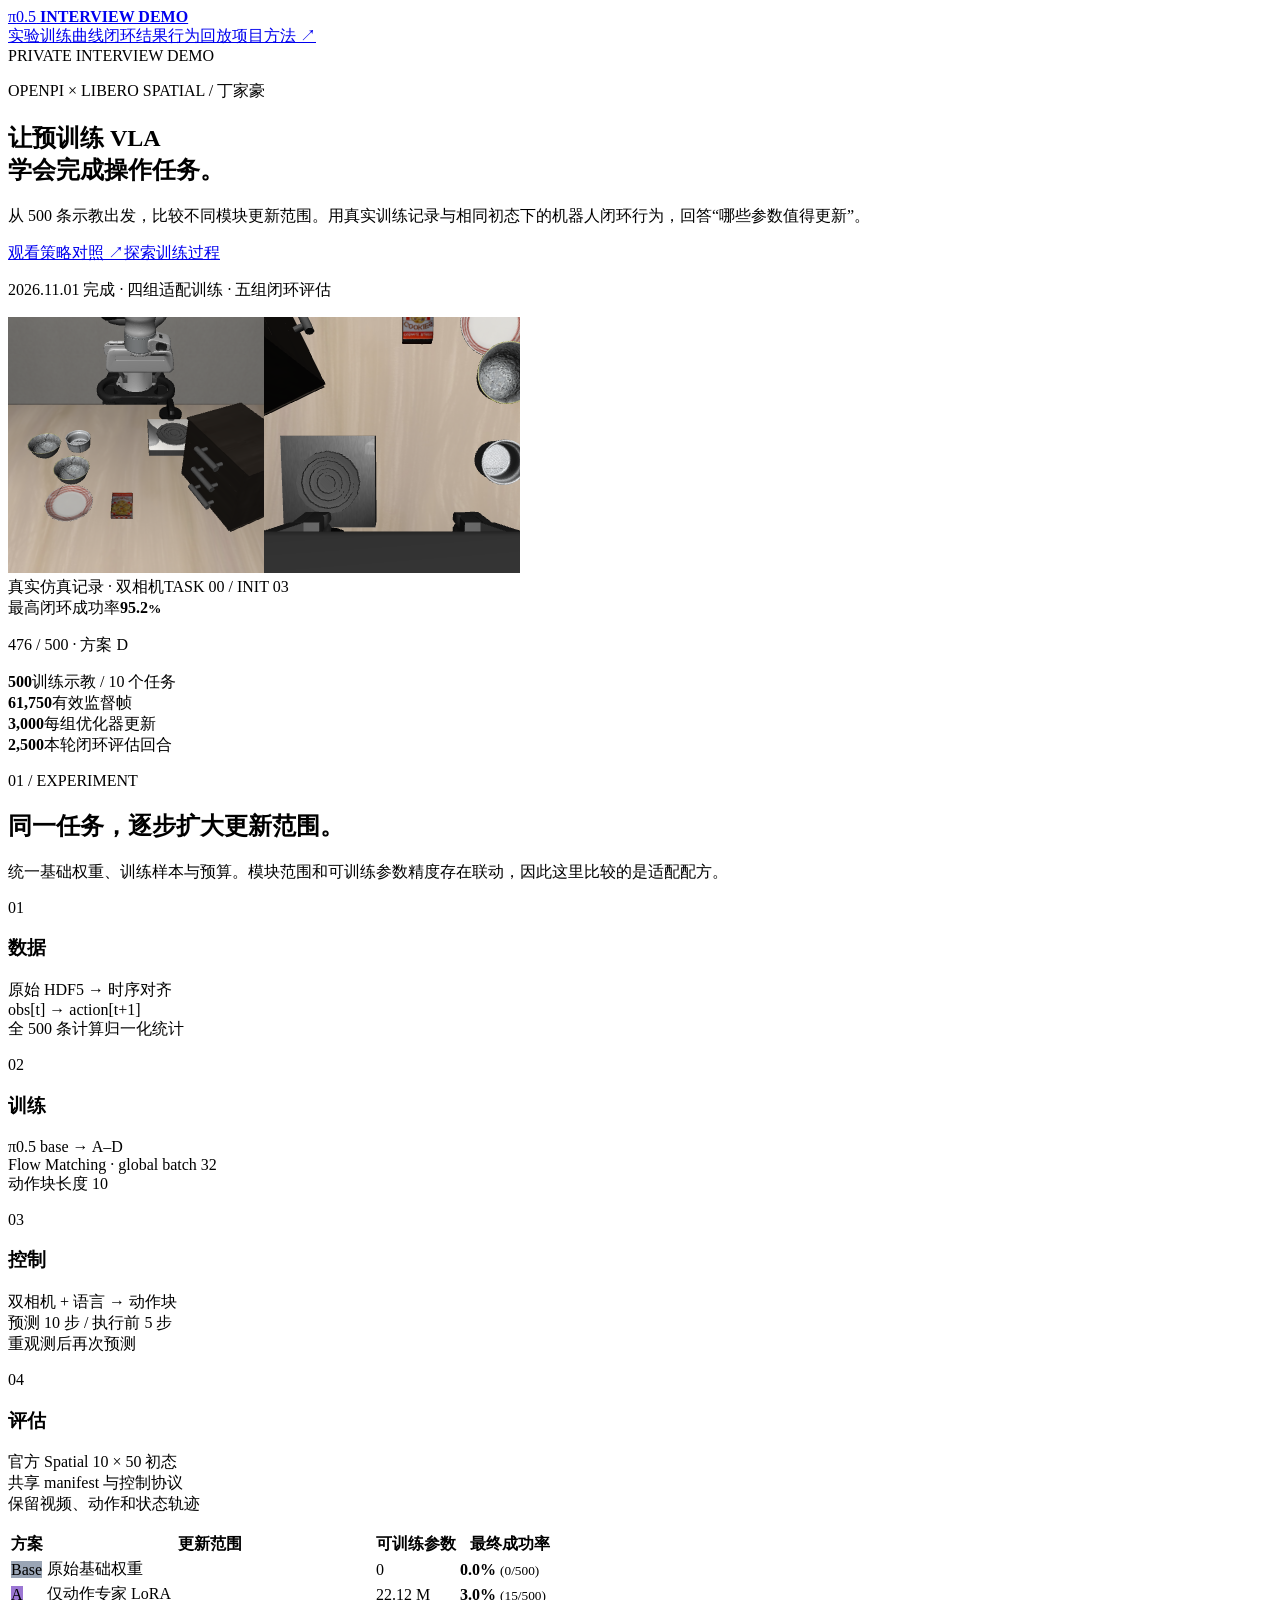
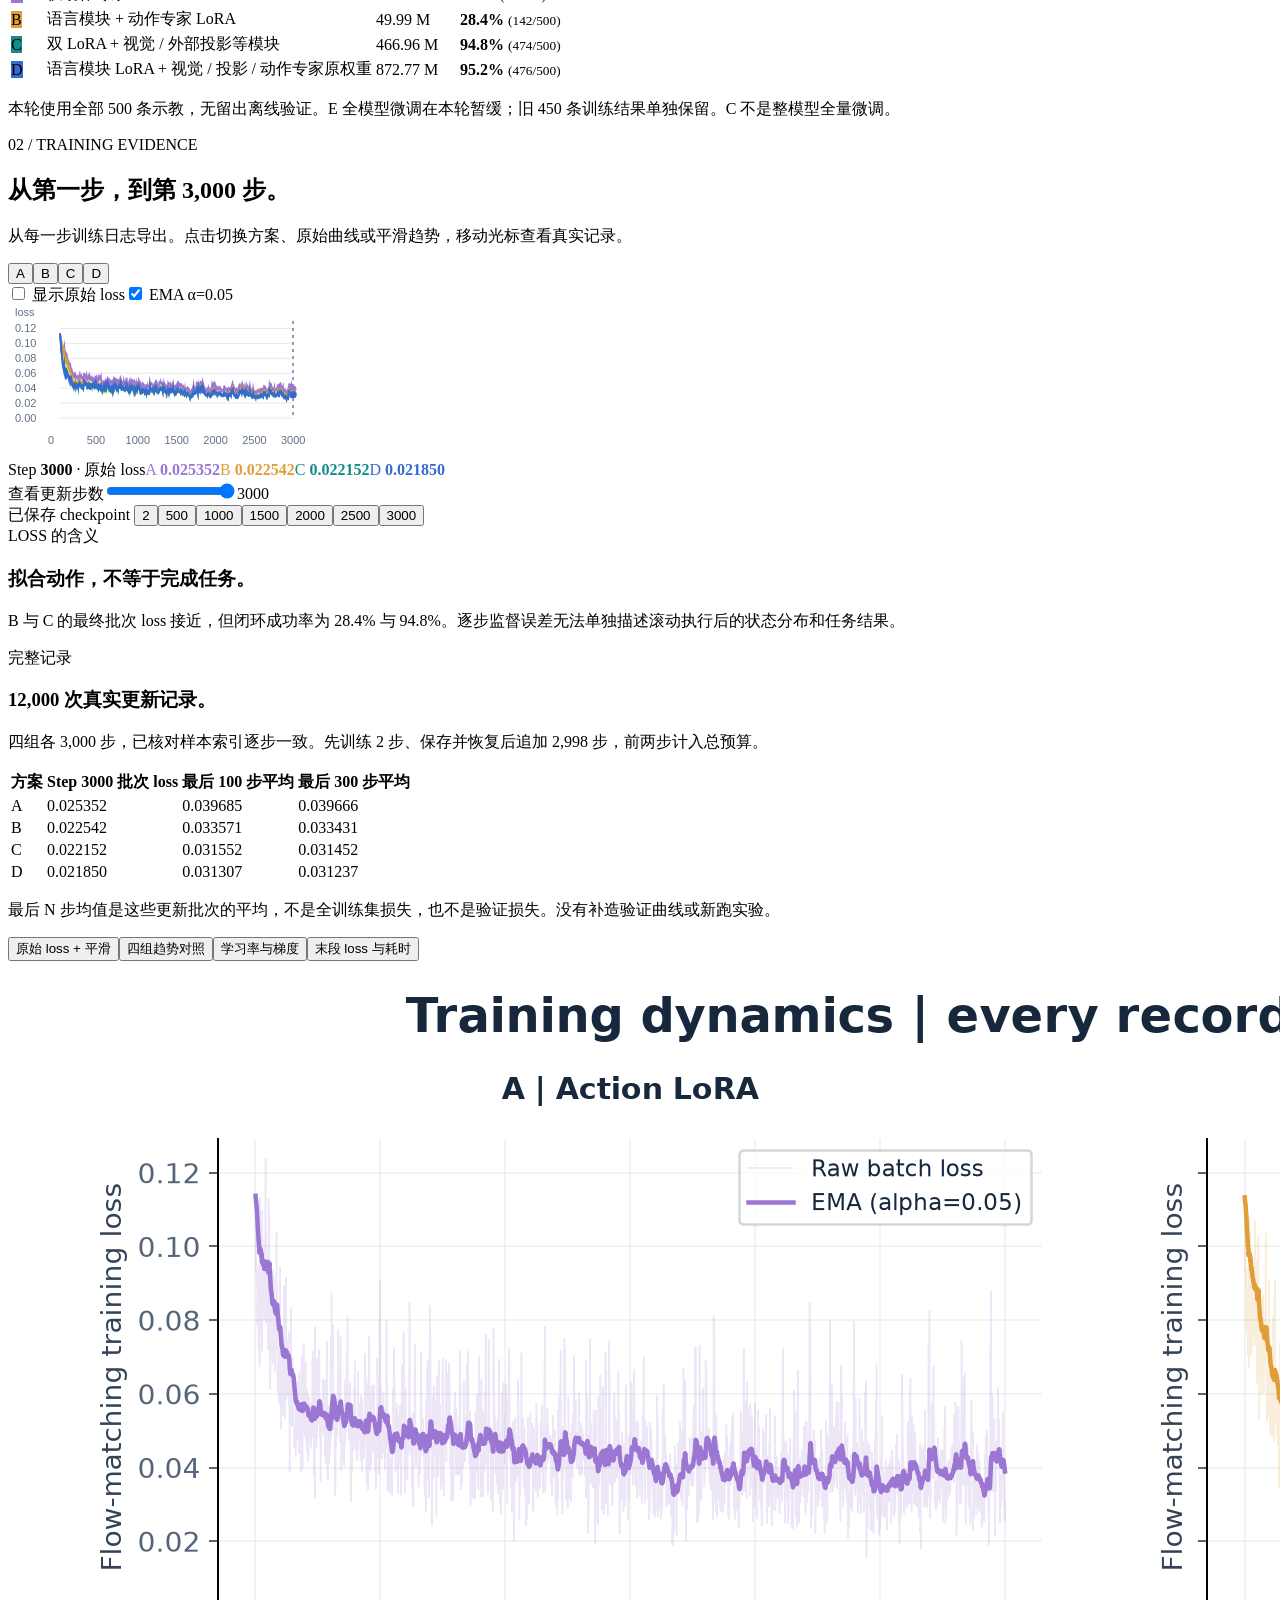
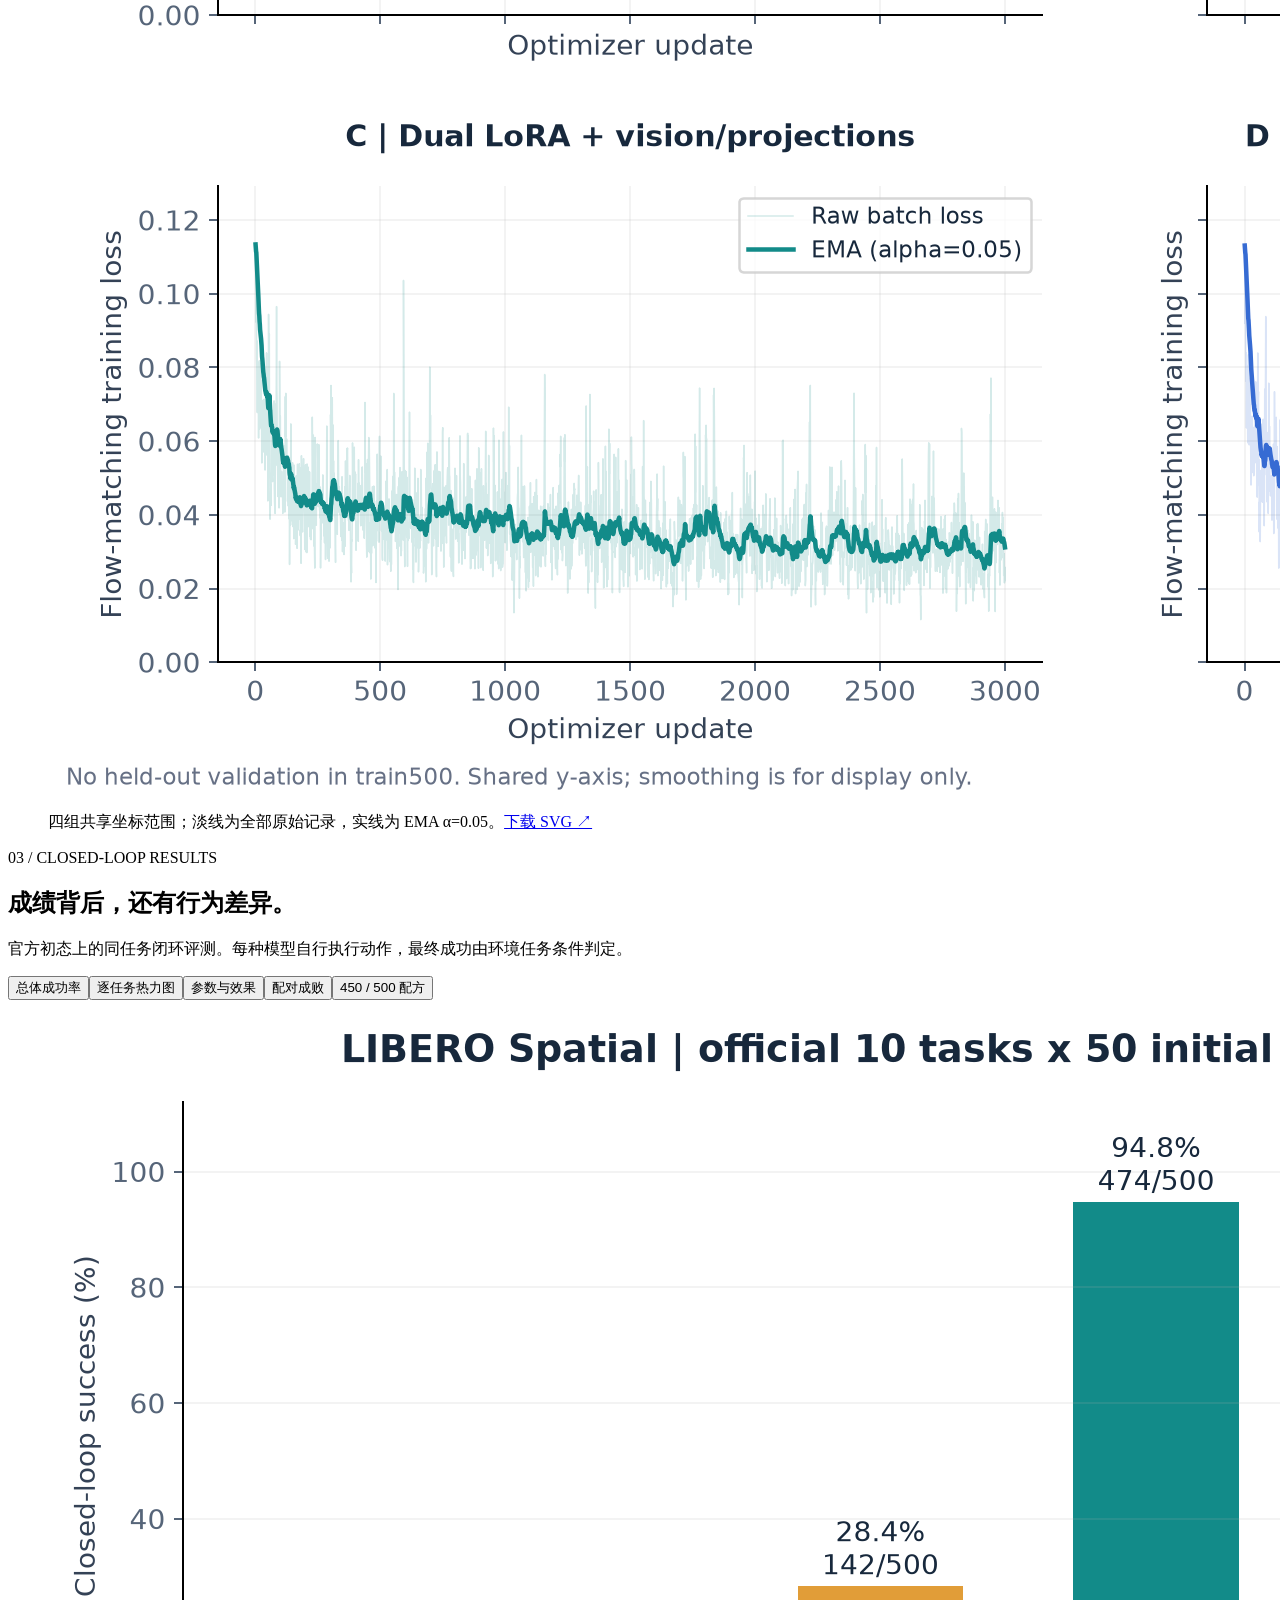
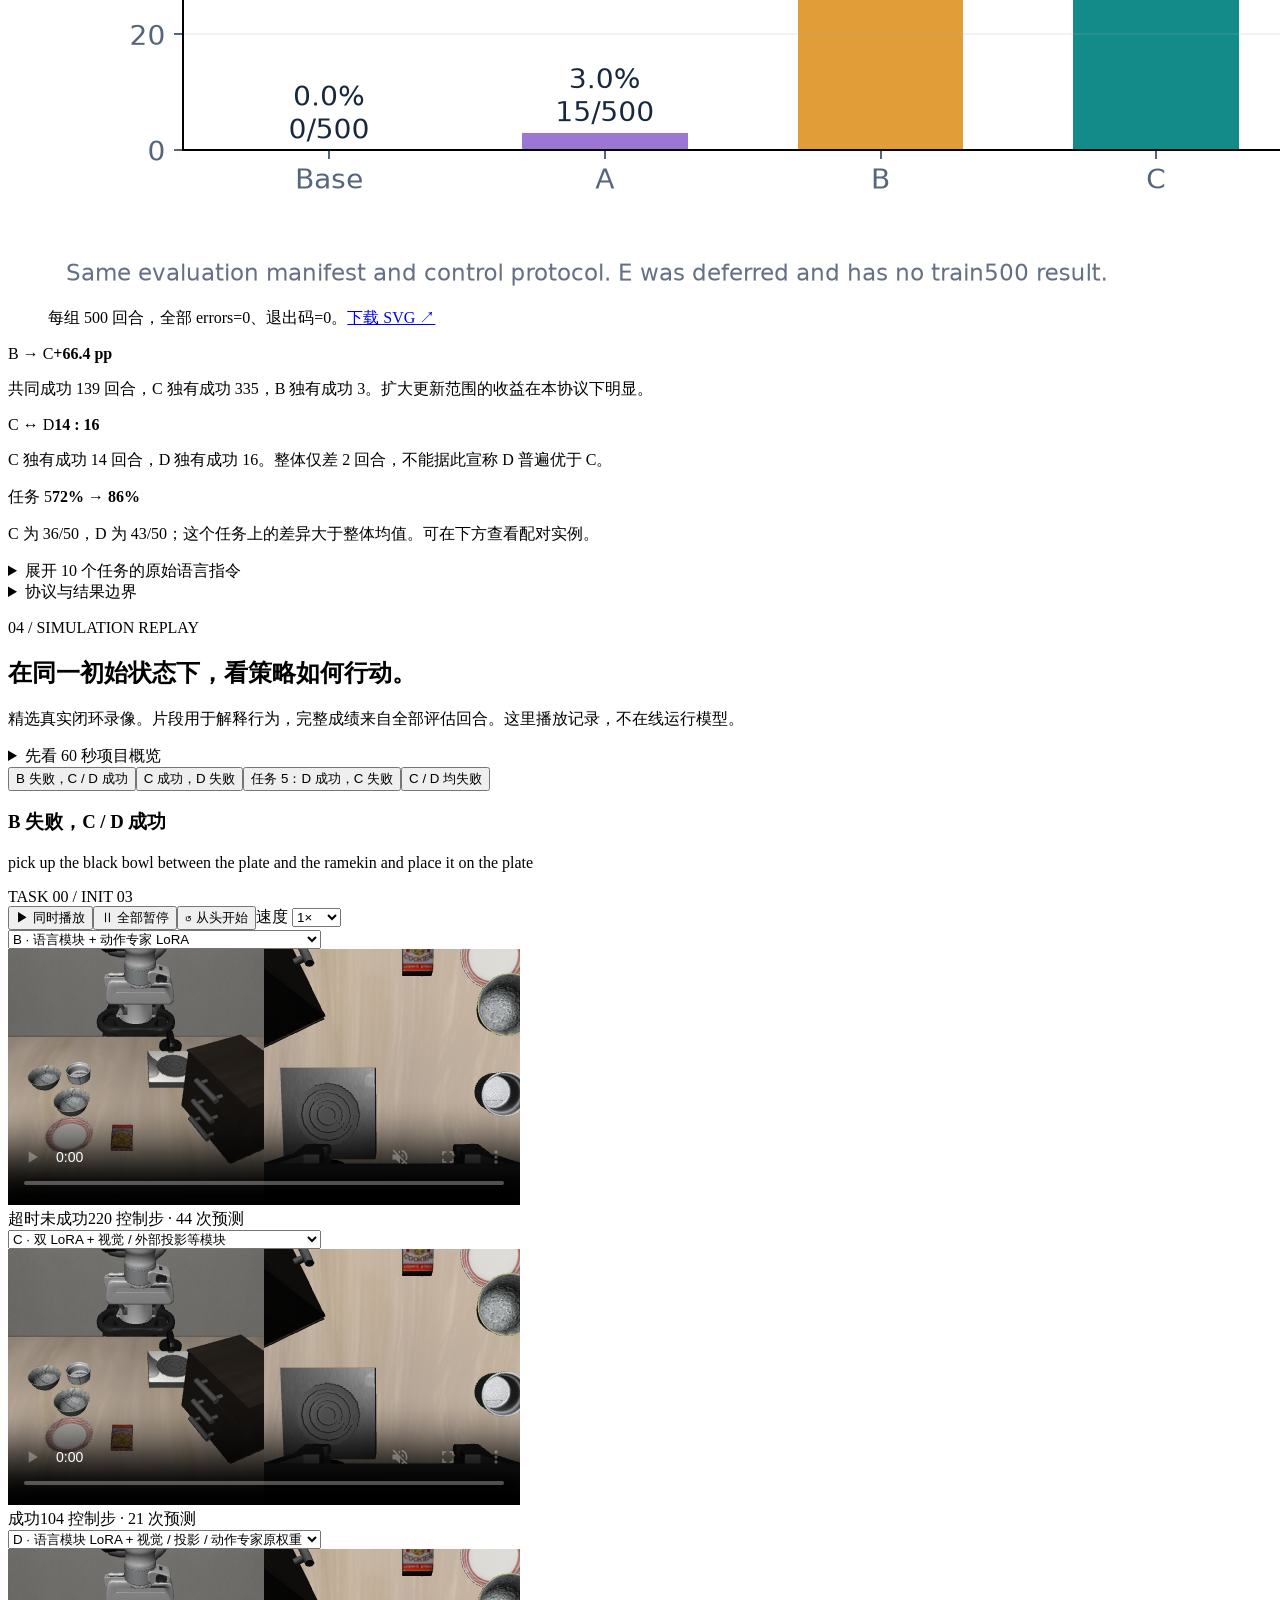
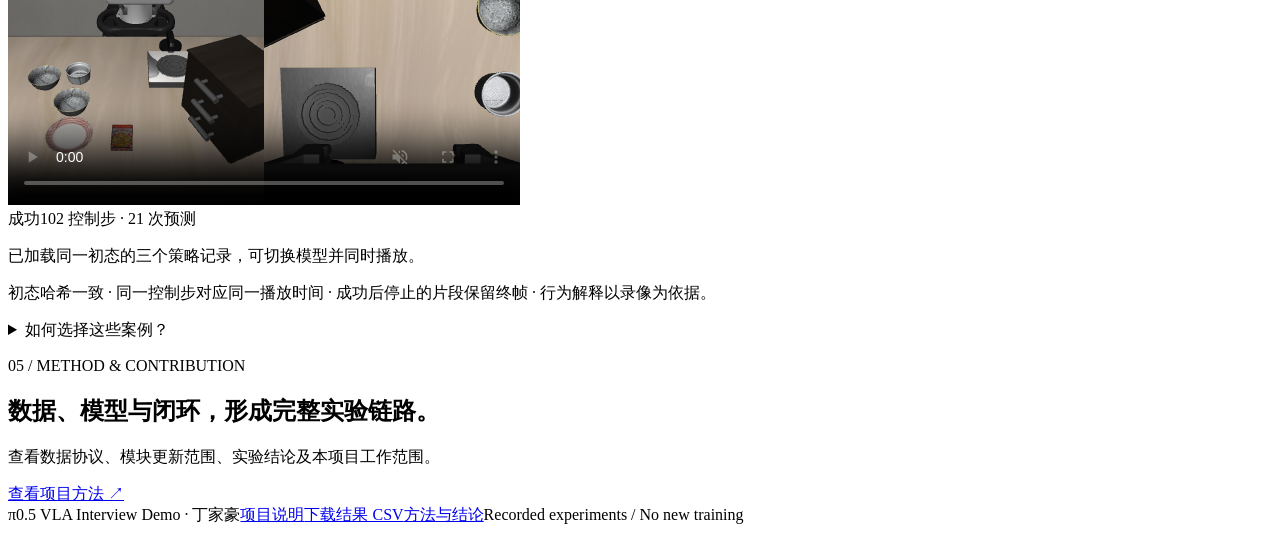
==== index.html @ e7ffc9b1 "Create private interviewer demo with real training curves and paired rollouts" ====
<!doctype html>
<html lang="zh-CN"><head><meta charset="utf-8"><meta name="viewport" content="width=device-width, initial-scale=1">
<title>π0.5 · VLA Interview Demo</title><link rel="stylesheet" href="style.css"></head>
<body>
<header class="nav"><a class="brand" href="#">π<span>0.5</span> <b>INTERVIEW DEMO</b></a><nav><a href="#experiment">实验</a><a href="#training">训练曲线</a><a href="#results">闭环结果</a><a href="#replay">行为回放</a><a href="methods.html">项目方法 ↗</a></nav><span class="private">PRIVATE INTERVIEW DEMO</span></header>
<main>
<section class="hero"><div><p class="eyebrow">OPENPI × LIBERO SPATIAL / 丁家豪</p><h1>让预训练 VLA<br>学会完成<span>操作任务。</span></h1><p class="lead">从 500 条示教出发，比较不同模块更新范围。用真实训练记录与相同初态下的机器人闭环行为，回答“哪些参数值得更新”。</p><div class="actions"><a class="button" href="#replay">观看策略对照 <span>↗</span></a><a class="button secondary" href="#training">探索训练过程</a></div><p class="meta">2026.11.01 完成 · 四组适配训练 · 五组闭环评估</p></div><div class="hero-image"><img src="media/adaptation/C-start.png" alt="LIBERO 仿真外部相机与腕部相机起始画面"><div class="image-caption"><span>真实仿真记录 · 双相机</span><span>TASK 00 / INIT 03</span></div><div class="hero-insight"><span>最高闭环成功率</span><strong>95.2<small>%</small></strong><p>476 / 500 · 方案 D</p></div></div></section>
<section class="metrics"><div><strong>500</strong><span>训练示教 / 10 个任务</span></div><div><strong>61,750</strong><span>有效监督帧</span></div><div><strong>3,000</strong><span>每组优化器更新</span></div><div><strong>2,500</strong><span>本轮闭环评估回合</span></div></section>
<section id="experiment"><div class="section-head"><div><p class="eyebrow">01 / EXPERIMENT</p><h2>同一任务，逐步扩大更新范围。</h2></div><p>统一基础权重、训练样本与预算。模块范围和可训练参数精度存在联动，因此这里比较的是适配配方。</p></div>
<div class="flow"><article><span>01</span><h3>数据</h3><p>原始 HDF5 → 时序对齐<br>obs[t] → action[t+1]<br>全 500 条计算归一化统计</p></article><article><span>02</span><h3>训练</h3><p>π0.5 base → A–D<br>Flow Matching · global batch 32<br>动作块长度 10</p></article><article><span>03</span><h3>控制</h3><p>双相机 + 语言 → 动作块<br>预测 10 步 / 执行前 5 步<br>重观测后再次预测</p></article><article><span>04</span><h3>评估</h3><p>官方 Spatial 10 × 50 初态<br>共享 manifest 与控制协议<br>保留视频、动作和状态轨迹</p></article></div>
<div class="table-wrap"><table><thead><tr><th>方案</th><th>更新范围</th><th>可训练参数</th><th>最终成功率</th></tr></thead><tbody id="scope-table"></tbody></table></div>
<p class="note">本轮使用全部 500 条示教，无留出离线验证。E 全模型微调在本轮暂缓；旧 450 条训练结果单独保留。C 不是整模型全量微调。</p></section>
<section id="training"><div class="section-head"><div><p class="eyebrow">02 / TRAINING EVIDENCE</p><h2>从第一步，到第 3,000 步。</h2></div><p>从每一步训练日志导出。点击切换方案、原始曲线或平滑趋势，移动光标查看真实记录。</p></div>
<div class="chart-card"><div class="toolbar"><div class="toggles" id="group-toggles"></div><label><input id="raw-toggle" type="checkbox"> 显示原始 loss</label><label><input id="ema-toggle" type="checkbox" checked> EMA α=0.05</label></div><div class="canvas-wrap"><canvas id="loss-chart" aria-label="A 到 D 训练损失交互曲线"></canvas></div><div class="chart-readout" id="chart-readout"></div><div class="slider-row"><label for="step-slider">查看更新步数</label><input id="step-slider" type="range" min="1" max="3000" value="3000"><output id="step-output">3000</output></div><div class="checkpoint-row">已保存 checkpoint <span id="checkpoint-buttons"></span></div></div>
<div class="insight-grid"><article><span class="tag">LOSS 的含义</span><h3>拟合动作，不等于完成任务。</h3><p>B 与 C 的最终批次 loss 接近，但闭环成功率为 28.4% 与 94.8%。逐步监督误差无法单独描述滚动执行后的状态分布和任务结果。</p></article><article><span class="tag">完整记录</span><h3>12,000 次真实更新记录。</h3><p>四组各 3,000 步，已核对样本索引逐步一致。先训练 2 步、保存并恢复后追加 2,998 步，前两步计入总预算。</p></article></div>
<div class="table-wrap"><table><thead><tr><th>方案</th><th>Step 3000 批次 loss</th><th>最后 100 步平均</th><th>最后 300 步平均</th></tr></thead><tbody id="loss-table"></tbody></table></div>
<p class="note">最后 N 步均值是这些更新批次的平均，不是全训练集损失，也不是验证损失。没有补造验证曲线或新跑实验。</p>
<div class="figure-browser"><div class="figure-tabs" id="training-tabs"></div><figure><img id="training-figure" alt="训练过程统计图"><figcaption><span id="training-caption"></span><a id="training-download" download>下载 SVG ↗</a></figcaption></figure></div></section>
<section id="results"><div class="section-head"><div><p class="eyebrow">03 / CLOSED-LOOP RESULTS</p><h2>成绩背后，还有行为差异。</h2></div><p>官方初态上的同任务闭环评测。每种模型自行执行动作，最终成功由环境任务条件判定。</p></div>
<div class="figure-browser"><div class="figure-tabs" id="result-tabs"></div><figure><img id="result-figure" alt="闭环评估结果统计图"><figcaption><span id="result-caption"></span><a id="result-download" download>下载 SVG ↗</a></figcaption></figure></div>
<div class="insight-grid three"><article><span class="tag">B → C</span><strong>+66.4 pp</strong><p>共同成功 139 回合，C 独有成功 335，B 独有成功 3。扩大更新范围的收益在本协议下明显。</p></article><article><span class="tag">C ↔ D</span><strong>14 : 16</strong><p>C 独有成功 14 回合，D 独有成功 16。整体仅差 2 回合，不能据此宣称 D 普遍优于 C。</p></article><article><span class="tag">任务 5</span><strong>72% → 86%</strong><p>C 为 36/50，D 为 43/50；这个任务上的差异大于整体均值。可在下方查看配对实例。</p></article></div>
<details><summary>展开 10 个任务的原始语言指令</summary><ol id="task-list" start="0"></ol></details>
<details><summary>协议与结果边界</summary><p>使用固定版本 LIBERO 官方 .pruned_init，10 个任务各 50 条。256 渲染 → 180° 旋转 → PIL 双线性 224；稳定 10 步，最多 220 个控制步，预测 10 / 执行 5 / 去噪 10。五组评估共享 manifest 和按回合配对的动作噪声。</p><p>这是相同任务集合上的评估，不代表未见任务泛化或真机表现。固定项目仿真环境，不宣称逐位复现官方发布榜单。450→500 两轮的训练数据和归一化均发生变化；旧 E 的 91.4% 不属于本轮。</p></details></section>
<section id="replay"><div class="section-head"><div><p class="eyebrow">04 / SIMULATION REPLAY</p><h2>在同一初始状态下，看策略如何行动。</h2></div><p>精选真实闭环录像。片段用于解释行为，完整成绩来自全部评估回合。这里播放记录，不在线运行模型。</p></div>
<details><summary>先看 60 秒项目概览</summary><video controls playsinline preload="metadata" style="width:100%;max-height:600px" src="overview.mp4" poster="assets/charts/success-rates.png"></video><p class="note">由已有结果图与四组配对录像剪辑而成，未运行模型；片段结束后保持终帧。<a href="overview.mp4" download>下载 MP4 ↗</a></p></details>
<div id="case-tabs" class="figure-tabs"></div><div class="case-header"><div><h3 id="case-title"></h3><p id="case-prompt"></p></div><span id="case-key" class="tag"></span></div><div class="play-controls"><button id="play-all">▶ 同时播放</button><button id="pause-all">Ⅱ 全部暂停</button><button id="restart-all">↺ 从头开始</button><label>速度 <select id="speed"><option value=".5">0.5×</option><option value="1" selected>1×</option><option value="2">2×</option></select></label></div><div id="players" class="players"></div><p id="play-status" class="note" role="status"></p><p id="case-note" class="note"></p>
<details><summary>如何选择这些案例？</summary><p>分别选择 B 失败而 C/D 成功、C 成功而 D 失败、任务 5 中 D 成功而 C 失败、C/D 均失败四类；每类按任务号与初态号排序取第一个匹配回合。可切换模型；同一案例初态哈希已核对一致。来源路径和视频哈希见 <a href="media-manifest.json">媒体清单</a>。每段视频左侧为外部相机，右侧为腕部相机。</p></details></section>
<section id="learn" class="learning-callout"><div><p class="eyebrow">05 / METHOD & CONTRIBUTION</p><h2>数据、模型与闭环，形成完整实验链路。</h2><p>查看数据协议、模块更新范围、实验结论及本项目工作范围。</p></div><a class="button" href="methods.html">查看项目方法 ↗</a></section>
<footer><span>π0.5 VLA Interview Demo · 丁家豪</span><a href="README.md">项目说明</a><a href="results/summary.csv" download>下载结果 CSV</a><a href="methods.html">方法与结论</a><span>Recorded experiments / No new training</span></footer>
</main><script src="assets/data.js"></script><script src="app.js"></script></body></html>
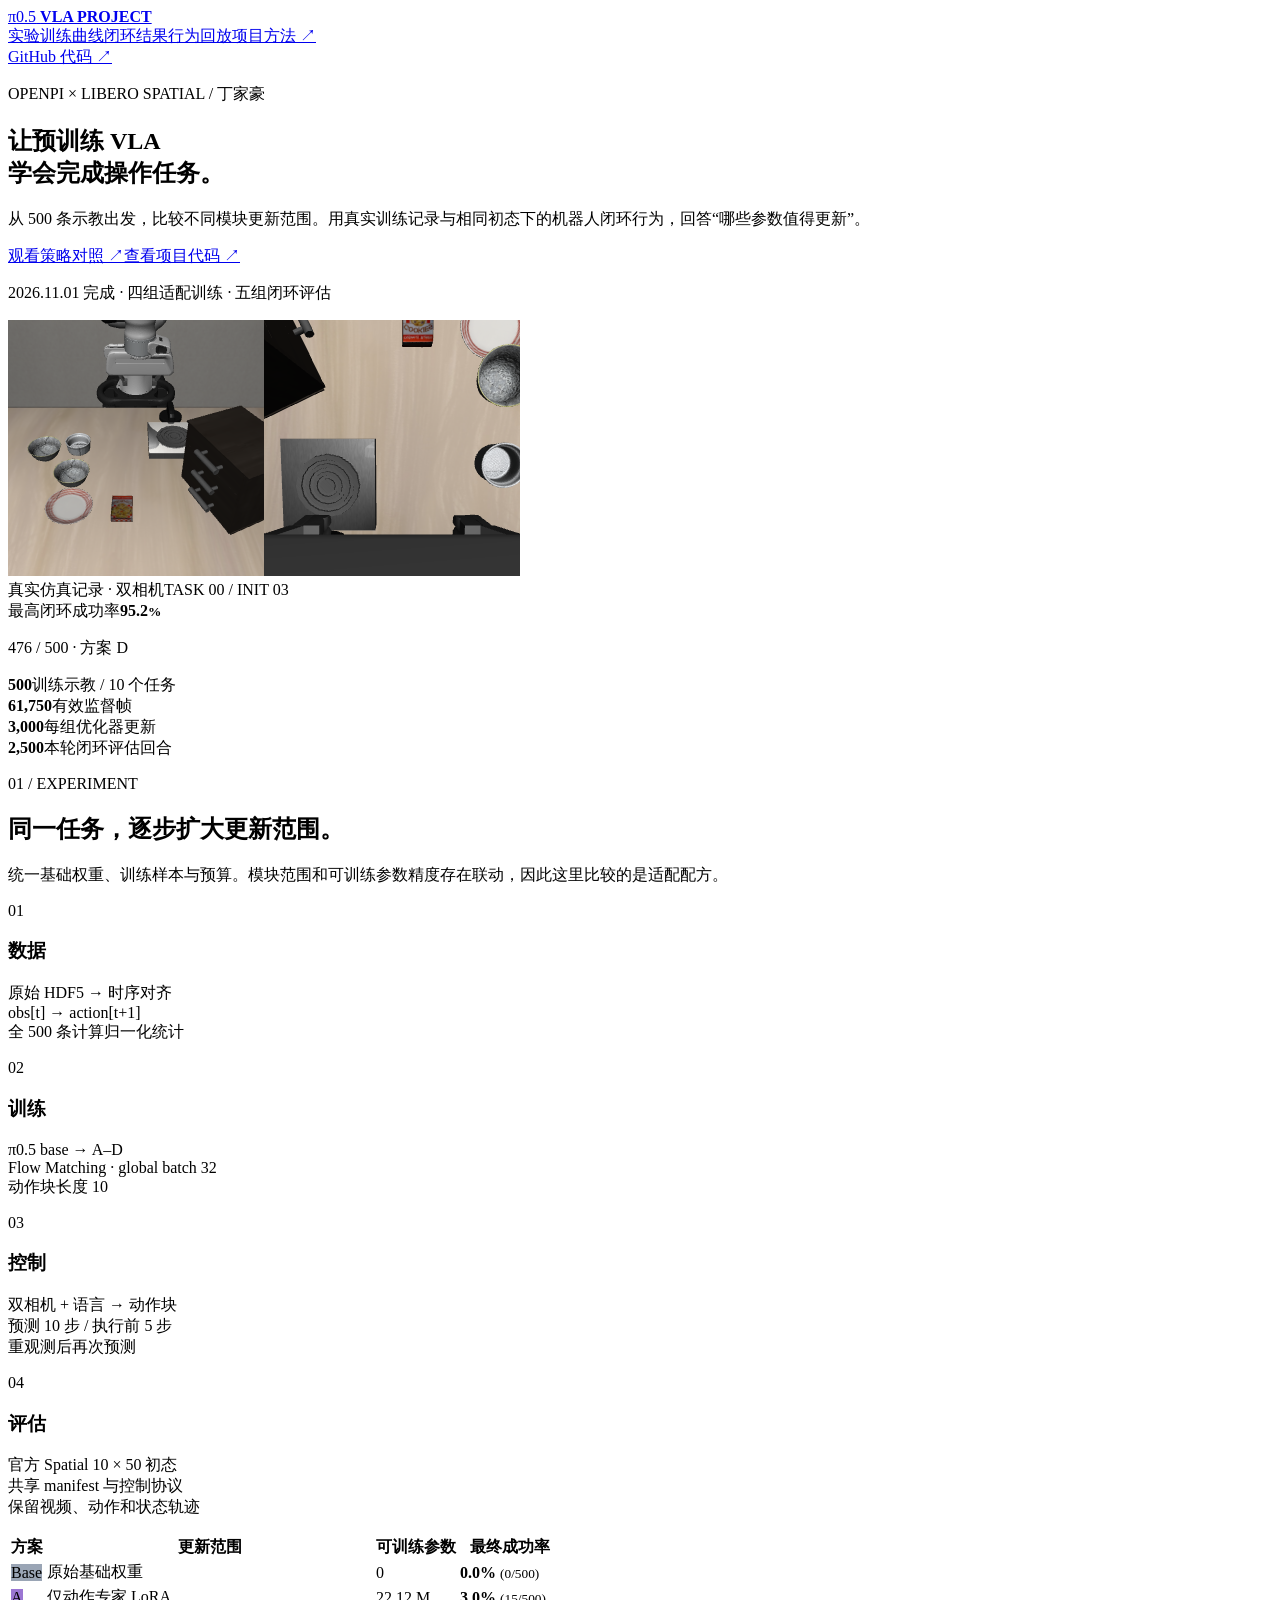
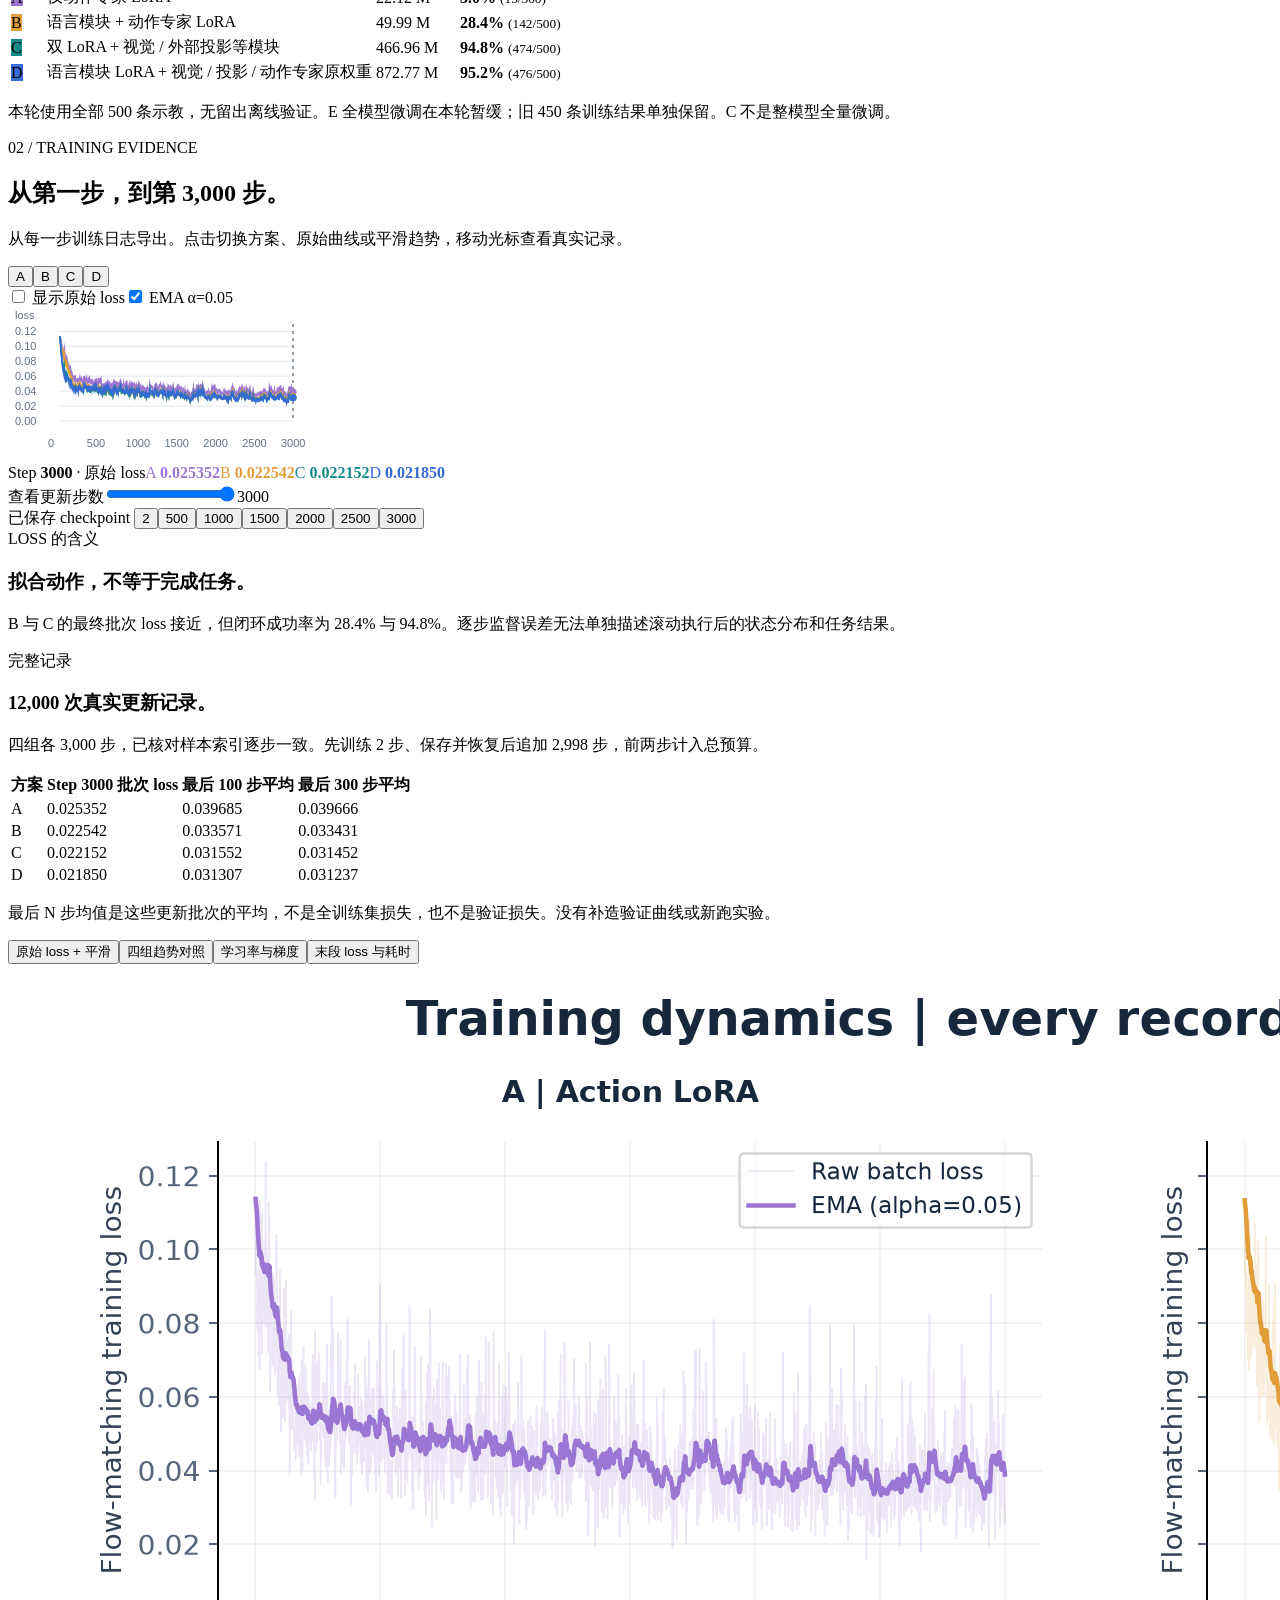
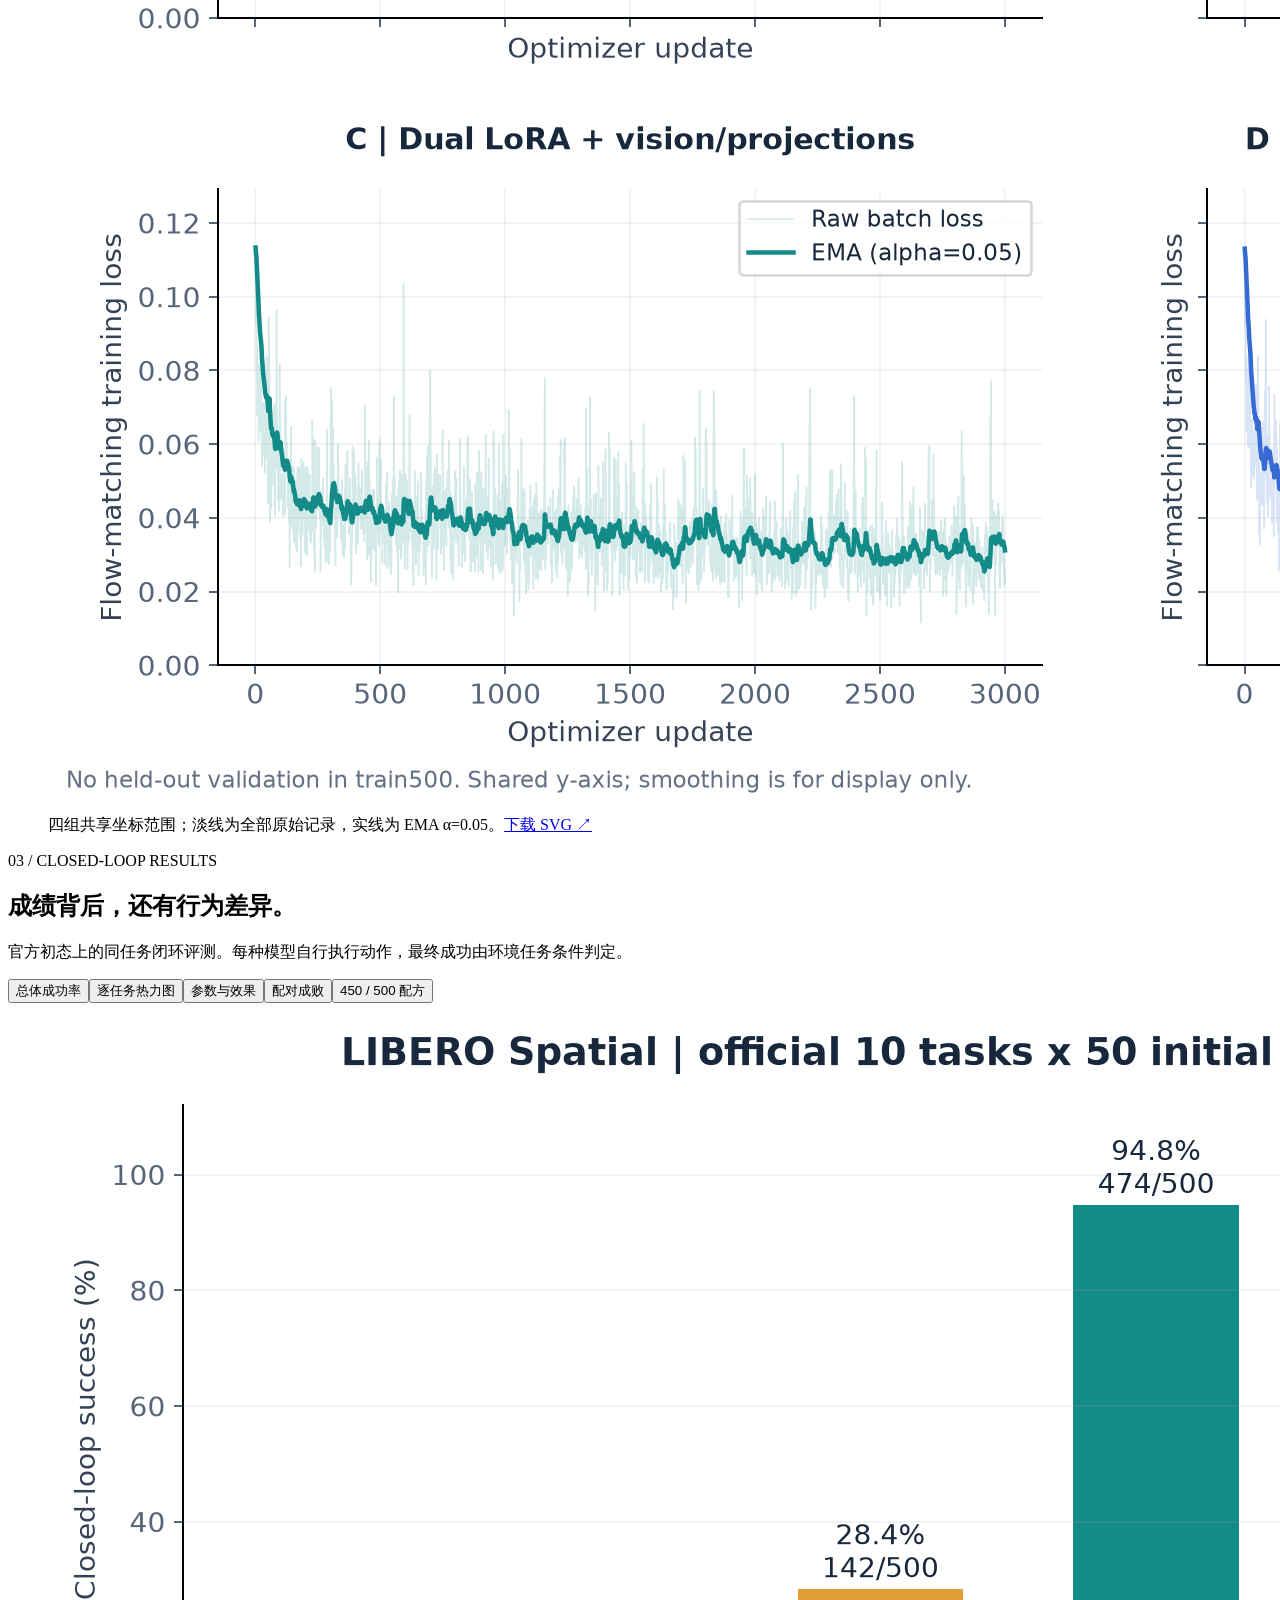
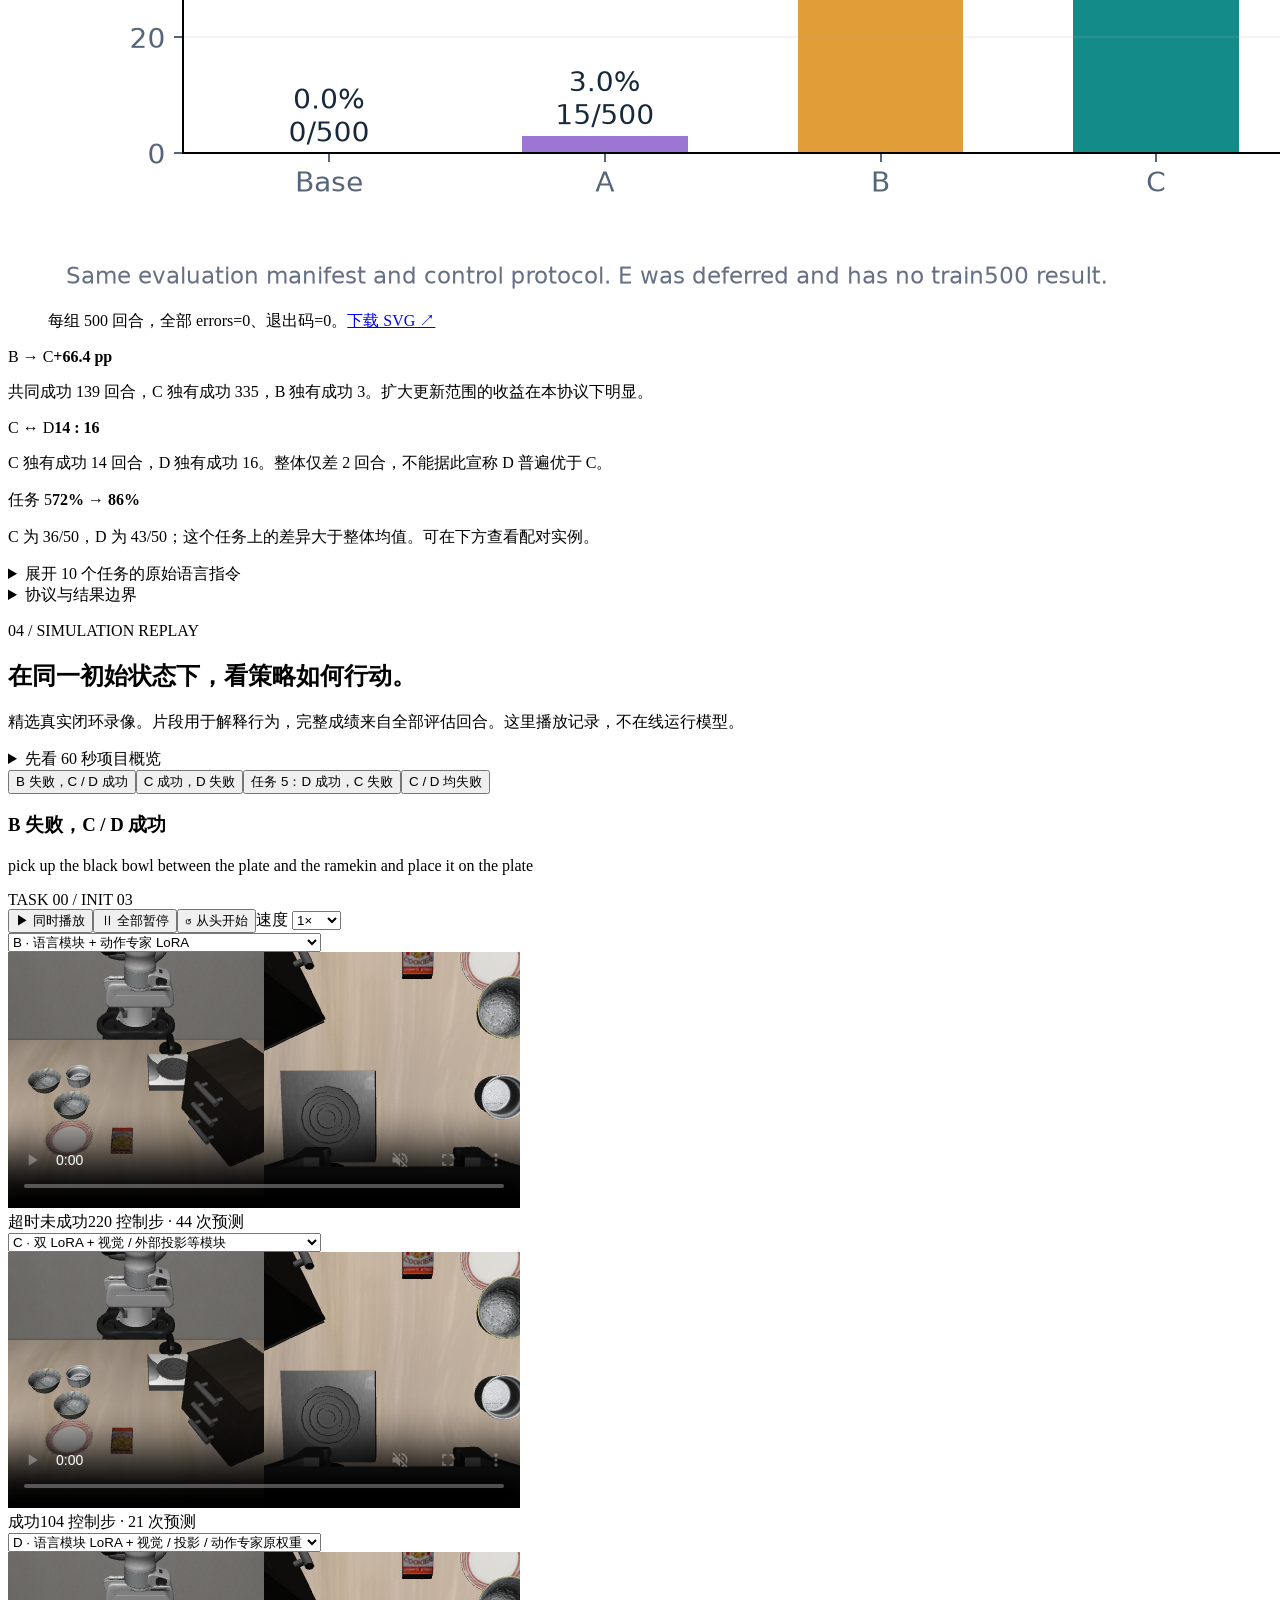
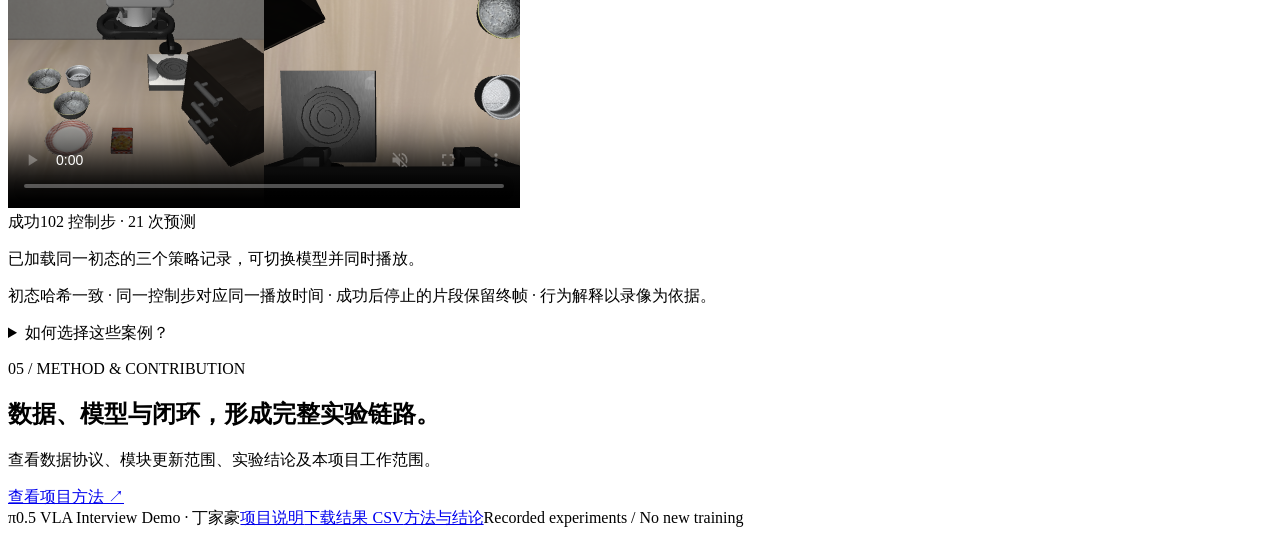
==== commit 21f85abb: "Publish unified VLA project homepage with source code entry" ====
--- a/index.html
+++ b/index.html
@@ -2,9 +2,9 @@
 <html lang="zh-CN"><head><meta charset="utf-8"><meta name="viewport" content="width=device-width, initial-scale=1">
 <title>π0.5 · VLA Interview Demo</title><link rel="stylesheet" href="style.css"></head>
 <body>
-<header class="nav"><a class="brand" href="#">π<span>0.5</span> <b>INTERVIEW DEMO</b></a><nav><a href="#experiment">实验</a><a href="#training">训练曲线</a><a href="#results">闭环结果</a><a href="#replay">行为回放</a><a href="methods.html">项目方法 ↗</a></nav><span class="private">PRIVATE INTERVIEW DEMO</span></header>
+<header class="nav"><a class="brand" href="#">π<span>0.5</span> <b>VLA PROJECT</b></a><nav><a href="#experiment">实验</a><a href="#training">训练曲线</a><a href="#results">闭环结果</a><a href="#replay">行为回放</a><a href="methods.html">项目方法 ↗</a></nav><a class="private" href="https://github.com/DJH200202/pi05-vla-adaptation-lab">GitHub 代码 ↗</a></header>
 <main>
-<section class="hero"><div><p class="eyebrow">OPENPI × LIBERO SPATIAL / 丁家豪</p><h1>让预训练 VLA<br>学会完成<span>操作任务。</span></h1><p class="lead">从 500 条示教出发，比较不同模块更新范围。用真实训练记录与相同初态下的机器人闭环行为，回答“哪些参数值得更新”。</p><div class="actions"><a class="button" href="#replay">观看策略对照 <span>↗</span></a><a class="button secondary" href="#training">探索训练过程</a></div><p class="meta">2026.11.01 完成 · 四组适配训练 · 五组闭环评估</p></div><div class="hero-image"><img src="media/adaptation/C-start.png" alt="LIBERO 仿真外部相机与腕部相机起始画面"><div class="image-caption"><span>真实仿真记录 · 双相机</span><span>TASK 00 / INIT 03</span></div><div class="hero-insight"><span>最高闭环成功率</span><strong>95.2<small>%</small></strong><p>476 / 500 · 方案 D</p></div></div></section>
+<section class="hero"><div><p class="eyebrow">OPENPI × LIBERO SPATIAL / 丁家豪</p><h1>让预训练 VLA<br>学会完成<span>操作任务。</span></h1><p class="lead">从 500 条示教出发，比较不同模块更新范围。用真实训练记录与相同初态下的机器人闭环行为，回答“哪些参数值得更新”。</p><div class="actions"><a class="button" href="#replay">观看策略对照 <span>↗</span></a><a class="button secondary" href="https://github.com/DJH200202/pi05-vla-adaptation-lab">查看项目代码 ↗</a></div><p class="meta">2026.11.01 完成 · 四组适配训练 · 五组闭环评估</p></div><div class="hero-image"><img src="media/adaptation/C-start.png" alt="LIBERO 仿真外部相机与腕部相机起始画面"><div class="image-caption"><span>真实仿真记录 · 双相机</span><span>TASK 00 / INIT 03</span></div><div class="hero-insight"><span>最高闭环成功率</span><strong>95.2<small>%</small></strong><p>476 / 500 · 方案 D</p></div></div></section>
 <section class="metrics"><div><strong>500</strong><span>训练示教 / 10 个任务</span></div><div><strong>61,750</strong><span>有效监督帧</span></div><div><strong>3,000</strong><span>每组优化器更新</span></div><div><strong>2,500</strong><span>本轮闭环评估回合</span></div></section>
 <section id="experiment"><div class="section-head"><div><p class="eyebrow">01 / EXPERIMENT</p><h2>同一任务，逐步扩大更新范围。</h2></div><p>统一基础权重、训练样本与预算。模块范围和可训练参数精度存在联动，因此这里比较的是适配配方。</p></div>
 <div class="flow"><article><span>01</span><h3>数据</h3><p>原始 HDF5 → 时序对齐<br>obs[t] → action[t+1]<br>全 500 条计算归一化统计</p></article><article><span>02</span><h3>训练</h3><p>π0.5 base → A–D<br>Flow Matching · global batch 32<br>动作块长度 10</p></article><article><span>03</span><h3>控制</h3><p>双相机 + 语言 → 动作块<br>预测 10 步 / 执行前 5 步<br>重观测后再次预测</p></article><article><span>04</span><h3>评估</h3><p>官方 Spatial 10 × 50 初态<br>共享 manifest 与控制协议<br>保留视频、动作和状态轨迹</p></article></div>
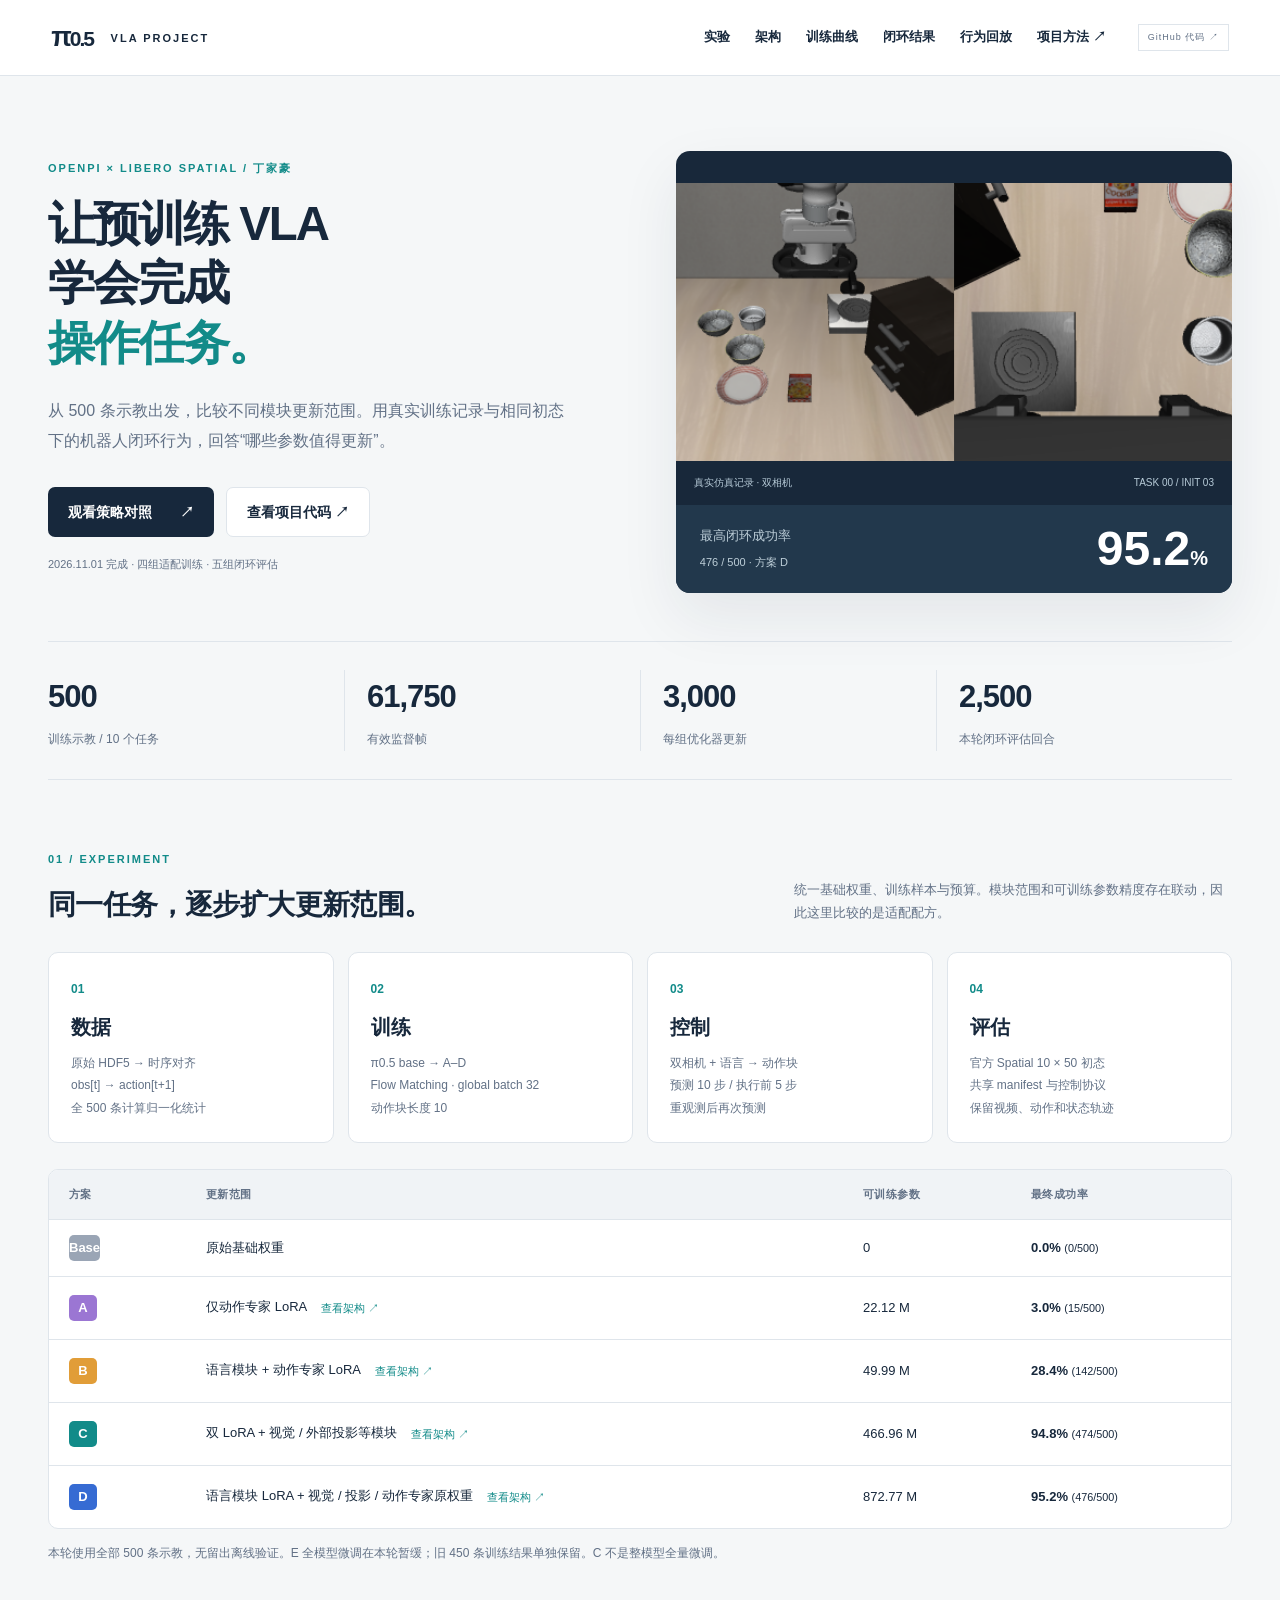
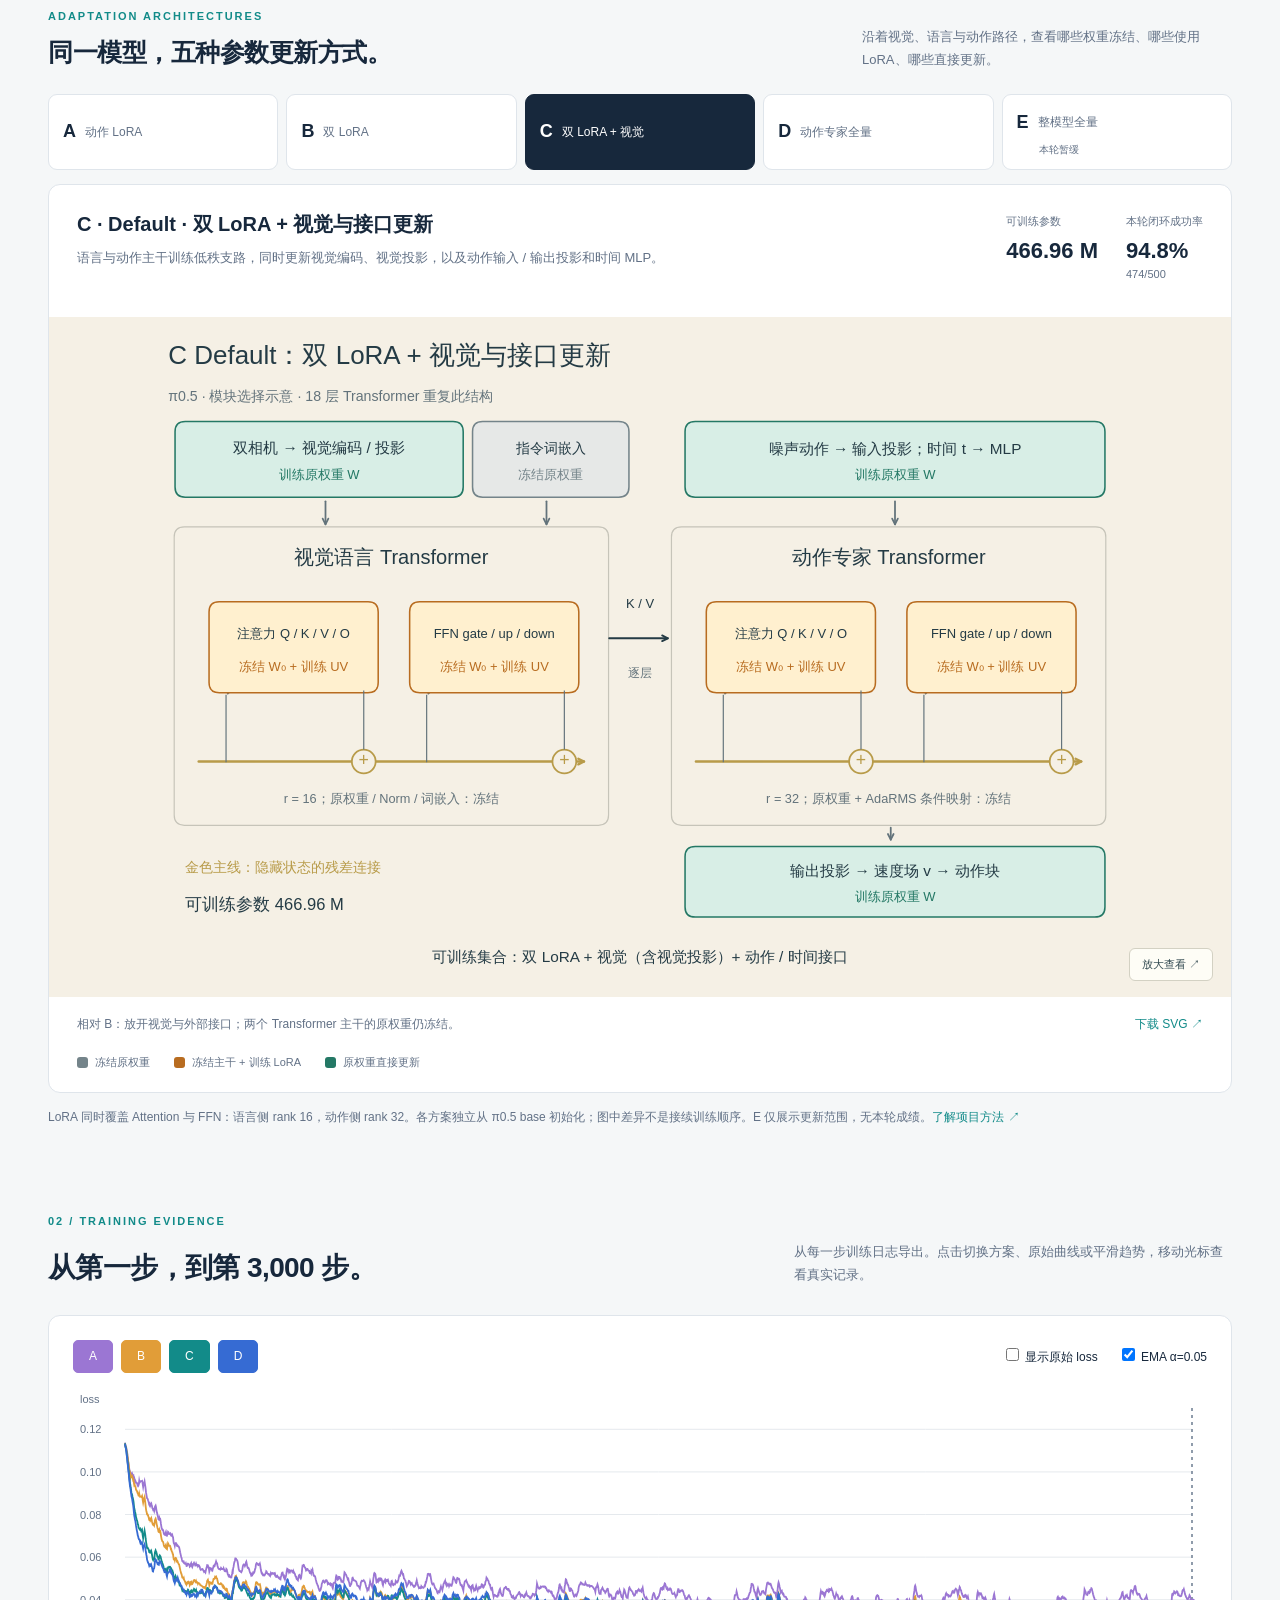
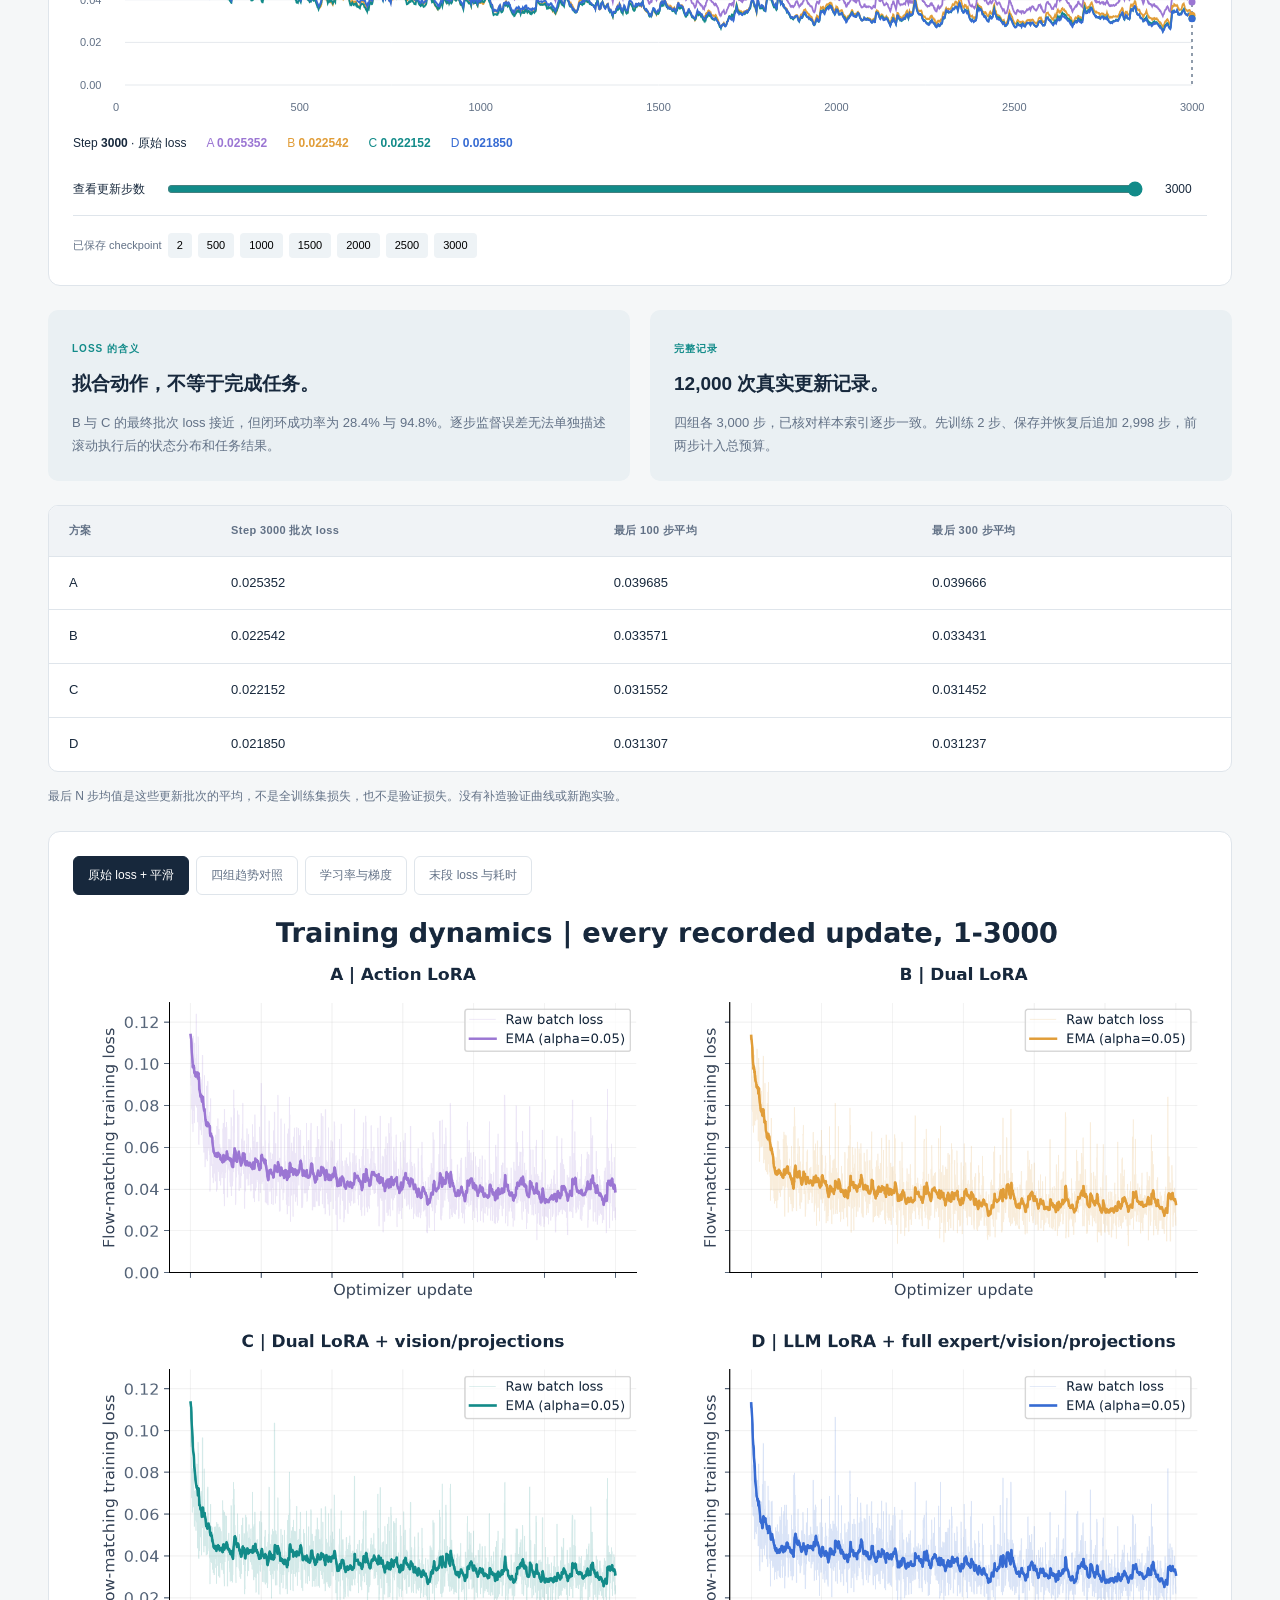
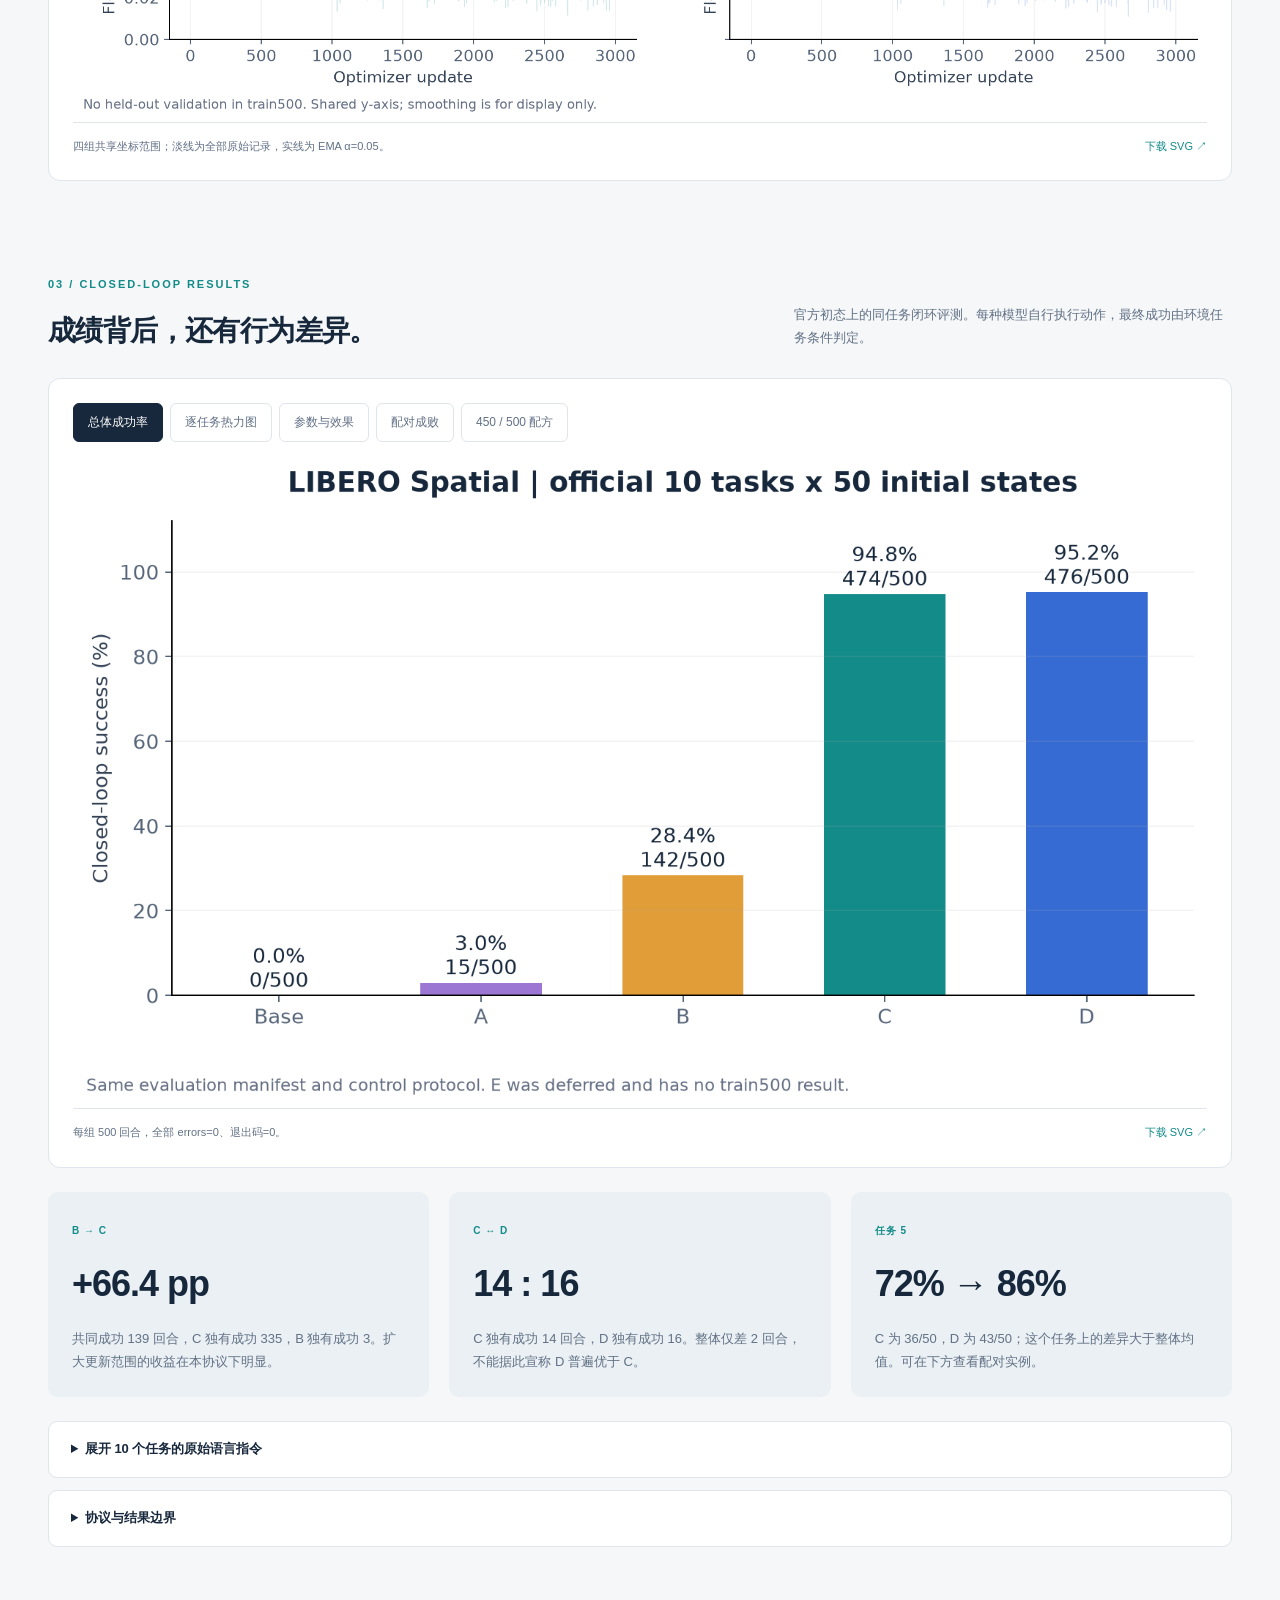
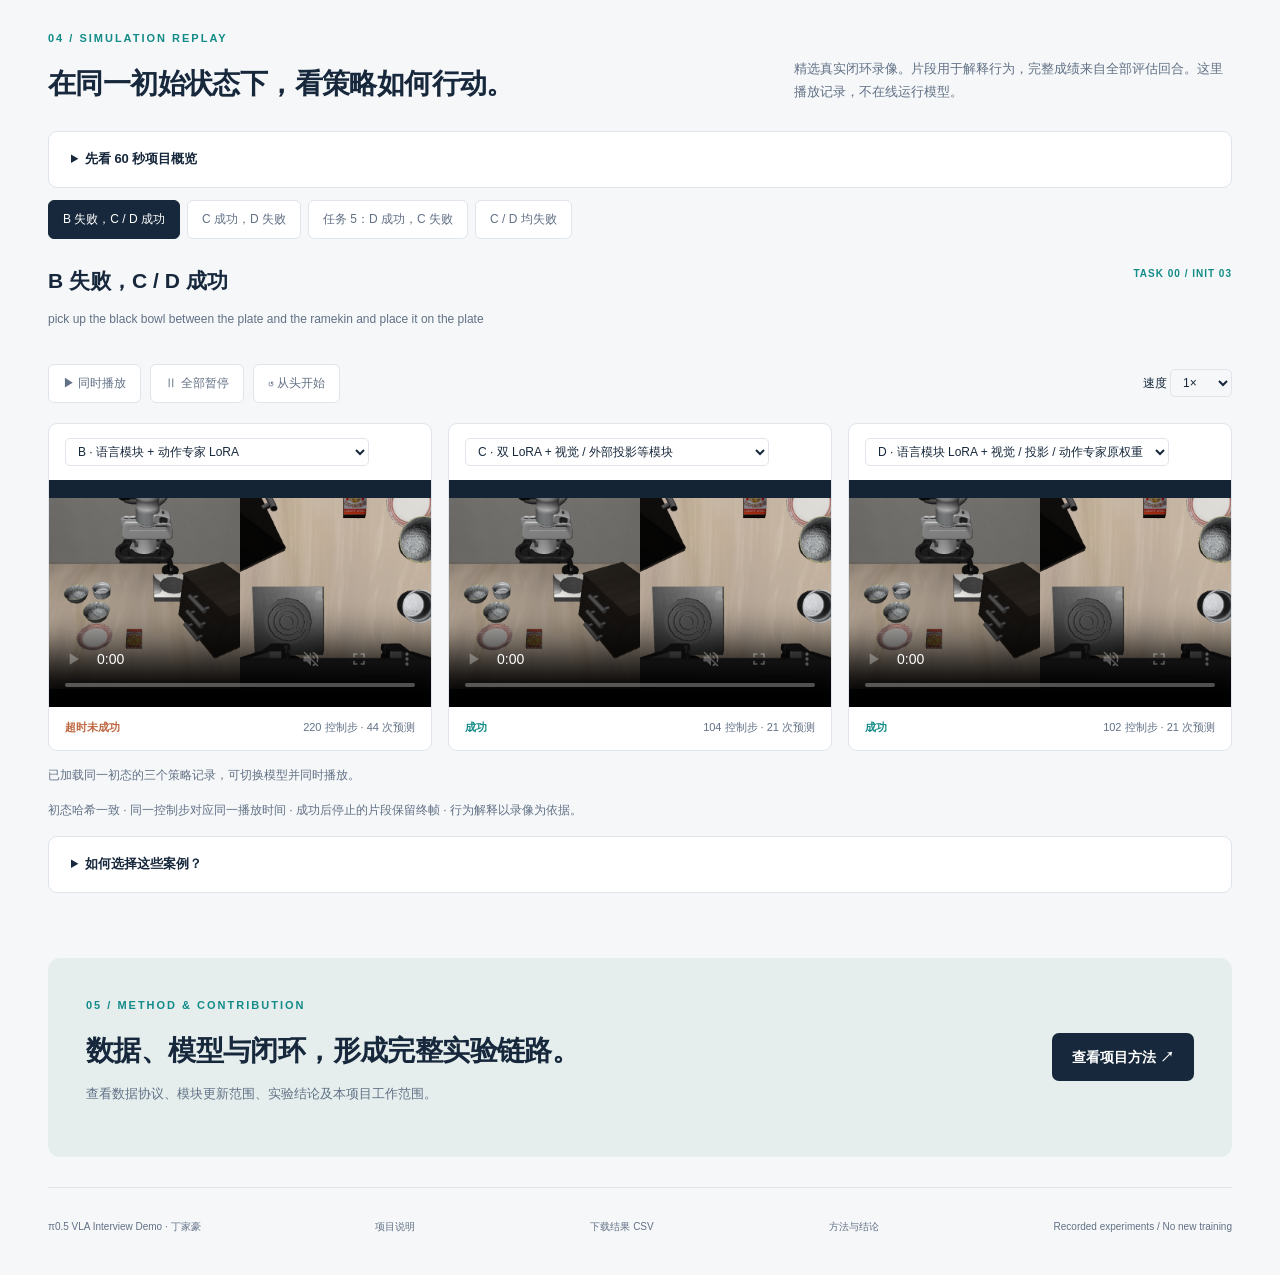
==== commit a945ff38: "Add interactive A–E architecture diagrams to demo" ====
--- a/index.html
+++ b/index.html
@@ -2,14 +2,30 @@
 <html lang="zh-CN"><head><meta charset="utf-8"><meta name="viewport" content="width=device-width, initial-scale=1">
 <title>π0.5 · VLA Interview Demo</title><link rel="stylesheet" href="style.css"></head>
 <body>
-<header class="nav"><a class="brand" href="#">π<span>0.5</span> <b>VLA PROJECT</b></a><nav><a href="#experiment">实验</a><a href="#training">训练曲线</a><a href="#results">闭环结果</a><a href="#replay">行为回放</a><a href="methods.html">项目方法 ↗</a></nav><a class="private" href="https://github.com/DJH200202/pi05-vla-adaptation-lab">GitHub 代码 ↗</a></header>
+<header class="nav"><a class="brand" href="#">π<span>0.5</span> <b>VLA PROJECT</b></a><nav><a href="#experiment">实验</a><a href="#architecture">架构</a><a href="#training">训练曲线</a><a href="#results">闭环结果</a><a href="#replay">行为回放</a><a href="methods.html">项目方法 ↗</a></nav><a class="private" href="https://github.com/DJH200202/pi05-vla-adaptation-lab">GitHub 代码 ↗</a></header>
 <main>
 <section class="hero"><div><p class="eyebrow">OPENPI × LIBERO SPATIAL / 丁家豪</p><h1>让预训练 VLA<br>学会完成<span>操作任务。</span></h1><p class="lead">从 500 条示教出发，比较不同模块更新范围。用真实训练记录与相同初态下的机器人闭环行为，回答“哪些参数值得更新”。</p><div class="actions"><a class="button" href="#replay">观看策略对照 <span>↗</span></a><a class="button secondary" href="https://github.com/DJH200202/pi05-vla-adaptation-lab">查看项目代码 ↗</a></div><p class="meta">2026.11.01 完成 · 四组适配训练 · 五组闭环评估</p></div><div class="hero-image"><img src="media/adaptation/C-start.png" alt="LIBERO 仿真外部相机与腕部相机起始画面"><div class="image-caption"><span>真实仿真记录 · 双相机</span><span>TASK 00 / INIT 03</span></div><div class="hero-insight"><span>最高闭环成功率</span><strong>95.2<small>%</small></strong><p>476 / 500 · 方案 D</p></div></div></section>
 <section class="metrics"><div><strong>500</strong><span>训练示教 / 10 个任务</span></div><div><strong>61,750</strong><span>有效监督帧</span></div><div><strong>3,000</strong><span>每组优化器更新</span></div><div><strong>2,500</strong><span>本轮闭环评估回合</span></div></section>
 <section id="experiment"><div class="section-head"><div><p class="eyebrow">01 / EXPERIMENT</p><h2>同一任务，逐步扩大更新范围。</h2></div><p>统一基础权重、训练样本与预算。模块范围和可训练参数精度存在联动，因此这里比较的是适配配方。</p></div>
 <div class="flow"><article><span>01</span><h3>数据</h3><p>原始 HDF5 → 时序对齐<br>obs[t] → action[t+1]<br>全 500 条计算归一化统计</p></article><article><span>02</span><h3>训练</h3><p>π0.5 base → A–D<br>Flow Matching · global batch 32<br>动作块长度 10</p></article><article><span>03</span><h3>控制</h3><p>双相机 + 语言 → 动作块<br>预测 10 步 / 执行前 5 步<br>重观测后再次预测</p></article><article><span>04</span><h3>评估</h3><p>官方 Spatial 10 × 50 初态<br>共享 manifest 与控制协议<br>保留视频、动作和状态轨迹</p></article></div>
 <div class="table-wrap"><table><thead><tr><th>方案</th><th>更新范围</th><th>可训练参数</th><th>最终成功率</th></tr></thead><tbody id="scope-table"></tbody></table></div>
-<p class="note">本轮使用全部 500 条示教，无留出离线验证。E 全模型微调在本轮暂缓；旧 450 条训练结果单独保留。C 不是整模型全量微调。</p></section>
+<p class="note">本轮使用全部 500 条示教，无留出离线验证。E 全模型微调在本轮暂缓；旧 450 条训练结果单独保留。C 不是整模型全量微调。</p>
+<div id="architecture" class="architecture" aria-labelledby="architecture-heading">
+  <div class="architecture-head"><div><p class="eyebrow">ADAPTATION ARCHITECTURES</p><h3 id="architecture-heading">同一模型，五种参数更新方式。</h3></div><p>沿着视觉、语言与动作路径，查看哪些权重冻结、哪些使用 LoRA、哪些直接更新。</p></div>
+  <div class="architecture-tabs" role="tablist" aria-label="选择架构方案">
+    <button type="button" id="architecture-tab-A" role="tab" aria-controls="architecture-panel" aria-selected="false" tabindex="-1" data-scheme="A"><b>A</b><span>动作 LoRA</span></button>
+    <button type="button" id="architecture-tab-B" role="tab" aria-controls="architecture-panel" aria-selected="false" tabindex="-1" data-scheme="B"><b>B</b><span>双 LoRA</span></button>
+    <button type="button" id="architecture-tab-C" role="tab" aria-controls="architecture-panel" aria-selected="true" tabindex="0" data-scheme="C"><b>C</b><span>双 LoRA + 视觉</span></button>
+    <button type="button" id="architecture-tab-D" role="tab" aria-controls="architecture-panel" aria-selected="false" tabindex="-1" data-scheme="D"><b>D</b><span>动作专家全量</span></button>
+    <button type="button" id="architecture-tab-E" role="tab" aria-controls="architecture-panel" aria-selected="false" tabindex="-1" data-scheme="E"><b>E</b><span>整模型全量</span><small>本轮暂缓</small></button>
+  </div>
+  <div id="architecture-panel" class="architecture-panel" role="tabpanel" aria-labelledby="architecture-tab-C" tabindex="0">
+    <div class="architecture-summary"><div><h4 id="architecture-title">C · 双 LoRA + 视觉与接口更新</h4><p id="architecture-description">语言与动作主干训练低秩支路，同时更新视觉编码、视觉投影，以及动作输入 / 输出投影和时间 MLP。</p></div><dl><div><dt>可训练参数</dt><dd id="architecture-parameters">466.96 M</dd></div><div><dt>本轮闭环成功率</dt><dd id="architecture-result">94.8% <small>474/500</small></dd></div></dl></div>
+    <figure class="architecture-figure"><button type="button" id="architecture-enlarge" class="architecture-image-button" aria-label="放大查看 C 方案架构图"><img id="architecture-image" src="assets/architecture/scheme-c.svg" width="1200" height="800" alt="C 方案：视觉与外部接口原权重更新，语言和动作专家只训练 LoRA。"><span class="architecture-zoom-hint">放大查看 ↗</span></button><figcaption><span id="architecture-change">相对 B：放开视觉与外部接口；两个 Transformer 主干的原权重仍冻结。</span><a id="architecture-download" href="assets/architecture/scheme-c.svg" download="pi05-scheme-c.svg">下载 SVG ↗</a></figcaption></figure>
+    <div class="architecture-legend" aria-label="图例"><span><i class="frozen"></i>冻结原权重</span><span><i class="lora"></i>冻结主干 + 训练 LoRA</span><span><i class="full"></i>原权重直接更新</span></div>
+  </div>
+  <p class="note architecture-note">LoRA 同时覆盖 Attention 与 FFN：语言侧 rank 16，动作侧 rank 32。各方案独立从 π0.5 base 初始化；图中差异不是接续训练顺序。E 仅展示更新范围，无本轮成绩。<a href="methods.html">了解项目方法 ↗</a></p>
+</div></section>
 <section id="training"><div class="section-head"><div><p class="eyebrow">02 / TRAINING EVIDENCE</p><h2>从第一步，到第 3,000 步。</h2></div><p>从每一步训练日志导出。点击切换方案、原始曲线或平滑趋势，移动光标查看真实记录。</p></div>
 <div class="chart-card"><div class="toolbar"><div class="toggles" id="group-toggles"></div><label><input id="raw-toggle" type="checkbox"> 显示原始 loss</label><label><input id="ema-toggle" type="checkbox" checked> EMA α=0.05</label></div><div class="canvas-wrap"><canvas id="loss-chart" aria-label="A 到 D 训练损失交互曲线"></canvas></div><div class="chart-readout" id="chart-readout"></div><div class="slider-row"><label for="step-slider">查看更新步数</label><input id="step-slider" type="range" min="1" max="3000" value="3000"><output id="step-output">3000</output></div><div class="checkpoint-row">已保存 checkpoint <span id="checkpoint-buttons"></span></div></div>
 <div class="insight-grid"><article><span class="tag">LOSS 的含义</span><h3>拟合动作，不等于完成任务。</h3><p>B 与 C 的最终批次 loss 接近，但闭环成功率为 28.4% 与 94.8%。逐步监督误差无法单独描述滚动执行后的状态分布和任务结果。</p></article><article><span class="tag">完整记录</span><h3>12,000 次真实更新记录。</h3><p>四组各 3,000 步，已核对样本索引逐步一致。先训练 2 步、保存并恢复后追加 2,998 步，前两步计入总预算。</p></article></div>
@@ -27,4 +43,6 @@
 <details><summary>如何选择这些案例？</summary><p>分别选择 B 失败而 C/D 成功、C 成功而 D 失败、任务 5 中 D 成功而 C 失败、C/D 均失败四类；每类按任务号与初态号排序取第一个匹配回合。可切换模型；同一案例初态哈希已核对一致。来源路径和视频哈希见 <a href="media-manifest.json">媒体清单</a>。每段视频左侧为外部相机，右侧为腕部相机。</p></details></section>
 <section id="learn" class="learning-callout"><div><p class="eyebrow">05 / METHOD & CONTRIBUTION</p><h2>数据、模型与闭环，形成完整实验链路。</h2><p>查看数据协议、模块更新范围、实验结论及本项目工作范围。</p></div><a class="button" href="methods.html">查看项目方法 ↗</a></section>
 <footer><span>π0.5 VLA Interview Demo · 丁家豪</span><a href="README.md">项目说明</a><a href="results/summary.csv" download>下载结果 CSV</a><a href="methods.html">方法与结论</a><span>Recorded experiments / No new training</span></footer>
-</main><script src="assets/data.js"></script><script src="app.js"></script></body></html>
+</main>
+<dialog id="architecture-dialog" class="architecture-dialog" aria-labelledby="architecture-dialog-title"><div class="architecture-dialog-head"><h2 id="architecture-dialog-title">方案架构</h2><div><button type="button" id="architecture-zoom" aria-pressed="false">查看细节</button><button type="button" id="architecture-close" aria-label="关闭架构大图">关闭 ×</button></div></div><div class="architecture-dialog-canvas"><img id="architecture-dialog-image" width="1200" height="800" alt=""></div><p>灰色：冻结 · 橙色：LoRA · 绿色：原权重更新。查看细节后可滚动浏览大图。</p></dialog>
+<script src="assets/data.js"></script><script src="app.js"></script><script src="architecture.js"></script></body></html>
--- a/style.css
+++ b/style.css
@@ -0,0 +1,65 @@
+:root{--ink:#17283c;--muted:#627186;--line:#dfe5eb;--teal:#128b89;--paper:#f5f7f8;--card:#fff;--blue:#366bd3}*{box-sizing:border-box}html{scroll-behavior:smooth;scroll-padding-top:88px}body{margin:0;color:var(--ink);background:var(--paper);font-family:Inter,-apple-system,BlinkMacSystemFont,"PingFang SC","Microsoft Yahei",sans-serif;font-size:15px;line-height:1.75}a{color:inherit;text-decoration:none}a:hover{color:var(--teal)}button,select,input{font:inherit}button,a.button{cursor:pointer}button:focus-visible,a:focus-visible,input:focus-visible,select:focus-visible,summary:focus-visible{outline:3px solid #4b9ce8;outline-offset:4px}.nav{height:76px;padding:0 4vw;display:flex;align-items:center;gap:32px;background:#ffffffed;border-bottom:1px solid var(--line);position:sticky;top:0;z-index:9;backdrop-filter:blur(12px)}.brand{font-size:27px;white-space:nowrap;font-weight:750;letter-spacing:-2px}.brand span{font-size:21px}.brand b{font-size:11px;letter-spacing:2px;margin-left:12px;vertical-align:middle}.nav nav{display:flex;gap:25px;margin-left:auto;font-size:13px;font-weight:600}.private{font-size:9px;letter-spacing:1px;padding:5px 9px;border:1px solid var(--line);color:var(--muted)}main{max-width:1320px;margin:auto;padding:0 48px}.hero{display:grid;grid-template-columns:1.03fr 1fr;gap:55px;align-items:center;padding:75px 0 48px}.eyebrow{color:var(--teal);letter-spacing:2px;font-size:11px;font-weight:700;margin:0 0 16px}.hero h1{font-size:clamp(34px,3.7vw,53px);letter-spacing:-2px;line-height:1.25;margin:0 0 24px}.hero h1 span{display:block;color:var(--teal)}.lead{font-size:16px;color:var(--muted);max-width:520px;line-height:1.9}.actions{display:flex;gap:12px;margin:30px 0 18px}.button{display:inline-flex;align-items:center;gap:28px;padding:12px 20px;background:var(--ink);color:white;border-radius:7px;font-size:14px;font-weight:600}.button:hover{background:var(--teal);color:white}.secondary{background:white;color:var(--ink);border:1px solid var(--line)}.meta{font-size:11px;color:var(--muted)}.hero-image{position:relative;background:#18283a;border-radius:14px;overflow:hidden;padding:32px 0 0;box-shadow:0 24px 60px #17283c14}.hero-image>img{width:100%;display:block;min-height:230px;object-fit:cover}.image-caption{display:flex;justify-content:space-between;font-size:10px;color:#b7cbd8;padding:13px 18px}.hero-insight{padding:18px 24px;background:#22384c;display:grid;grid-template-columns:1fr 1fr;align-items:center;color:white}.hero-insight>span{font-size:13px;color:#bdced8}.hero-insight strong{font-size:48px;line-height:1.1;text-align:right;grid-row:span 2}.hero-insight small{font-size:20px}.hero-insight p{font-size:11px;margin:0;color:#bdced8}.metrics{display:grid;grid-template-columns:repeat(4,1fr);border-top:1px solid var(--line);border-bottom:1px solid var(--line);padding:28px 0}.metrics>div{padding:0 22px;border-left:1px solid var(--line)}.metrics>div:first-child{border:0;padding-left:0}.metrics strong{font-size:31px;display:block;letter-spacing:-1px}.metrics span{font-size:12px;color:var(--muted)}section[id]{padding:70px 0 0}.section-head{display:flex;align-items:flex-end;gap:60px;margin-bottom:28px}.section-head>div{flex:1}.section-head>p{width:37%;font-size:13px;color:var(--muted);margin:0}h2{font-size:28px;line-height:1.4;letter-spacing:-.6px;margin:0}h3{line-height:1.5}.flow{display:grid;grid-template-columns:repeat(4,1fr);gap:14px;margin-bottom:26px}.flow article{background:white;border:1px solid var(--line);padding:22px;border-radius:10px}.flow span{color:var(--teal);font-size:12px;font-weight:bold}.flow h3{margin:10px 0;font-size:20px}.flow p{font-size:12px;color:var(--muted);margin:0;line-height:1.9}.table-wrap{overflow-x:auto;background:white;border:1px solid var(--line);border-radius:10px}table{width:100%;border-collapse:collapse;text-align:left;font-size:13px}th{font-size:11px;letter-spacing:.4px;color:var(--muted);background:#f0f3f6}td,th{padding:15px 20px;border-bottom:1px solid var(--line)}tr:last-child td{border-bottom:0}.badge{display:inline-flex;align-items:center;justify-content:center;min-width:28px;height:26px;color:white;border-radius:5px;font-weight:bold;margin-right:8px}.note{font-size:12px;color:var(--muted);line-height:1.8;margin:14px 0}.chart-card,.figure-browser{background:white;border:1px solid var(--line);border-radius:12px;padding:24px}.toolbar{display:flex;align-items:center;flex-wrap:wrap;gap:20px;font-size:12px}.toggles{display:flex;gap:8px;margin-right:auto}.toggles button{padding:5px 15px;border:1px solid var(--line);border-radius:5px;background:white;color:var(--muted)}.toggles button.active{background:var(--g);color:white;border-color:var(--g)}.canvas-wrap{height:330px;margin:20px 0 10px}canvas{display:block;width:100%;height:100%;touch-action:pan-y}.chart-readout{display:flex;gap:20px;flex-wrap:wrap;font-size:12px;min-height:26px}.chart-readout strong{font-variant-numeric:tabular-nums}.slider-row{display:flex;gap:20px;align-items:center;margin-top:20px;font-size:12px}.slider-row input{flex:1;accent-color:var(--teal)}.slider-row output{width:42px;font-variant-numeric:tabular-nums}.checkpoint-row{border-top:1px solid var(--line);padding-top:14px;margin-top:15px;font-size:11px;color:var(--muted)}.checkpoint-row button{background:#eef3f6;border:0;padding:3px 9px;border-radius:4px;margin:3px;cursor:pointer;font-size:11px}.insight-grid{display:grid;grid-template-columns:repeat(2,1fr);gap:20px;margin:24px 0}.insight-grid.three{grid-template-columns:repeat(3,1fr)}.insight-grid article{padding:24px;background:#eaf0f3;border-radius:10px}.tag{display:inline-block;font-size:10px;letter-spacing:1px;color:var(--teal);font-weight:700}.insight-grid h3{margin:10px 0;font-size:19px}.insight-grid p{color:var(--muted);font-size:13px;margin-bottom:0}.insight-grid strong{display:block;font-size:36px;letter-spacing:-1px;margin-top:10px}.figure-browser{margin:24px 0}.figure-tabs{display:flex;flex-wrap:wrap;gap:7px;margin-bottom:16px}.figure-tabs button,.play-controls button{border:1px solid var(--line);background:white;color:var(--muted);border-radius:6px;padding:8px 14px;font-size:12px;cursor:pointer}.figure-tabs button.active{background:var(--ink);color:white;border-color:var(--ink)}figure{margin:0}figure>img{display:block;width:100%;height:auto}figcaption{border-top:1px solid var(--line);padding-top:14px;display:flex;gap:20px;justify-content:space-between;font-size:11px;color:var(--muted)}figcaption a{white-space:nowrap;color:var(--teal)}details{background:white;border:1px solid var(--line);border-radius:9px;margin:12px 0;padding:16px 22px;font-size:13px}summary{font-weight:600;cursor:pointer}details p,details li{color:var(--muted)}details li{margin:8px 0}.case-header{display:flex;align-items:flex-start;justify-content:space-between;gap:25px;padding:10px 0}.case-header h3{margin:0;font-size:21px}.case-header p{font-size:12px;color:var(--muted);max-width:760px}.case-header .tag{white-space:nowrap}.play-controls{display:flex;gap:9px;align-items:center;flex-wrap:wrap;margin:12px 0 20px}.play-controls label{font-size:12px;margin-left:auto}.play-controls select,.player select{background:transparent;border:1px solid var(--line);padding:5px 8px;border-radius:5px;font-size:12px;color:var(--ink)}.players{display:grid;grid-template-columns:repeat(3,1fr);gap:16px}.player{background:white;border:1px solid var(--line);border-radius:9px;overflow:hidden}.player-head{padding:14px 16px;display:flex;justify-content:space-between;align-items:center}.player video{width:100%;display:block;background:#152435;aspect-ratio:512/304}.player-foot{padding:12px 16px;font-size:11px;color:var(--muted);display:flex;justify-content:space-between}.success{color:var(--teal);font-weight:700}.failure{color:#bd663e;font-weight:700}.learning-callout{display:flex;align-items:center;justify-content:space-between;gap:30px;padding:38px!important;background:#e5eeed;border-radius:12px;margin:65px 0 30px}.learning-callout p:last-child{color:var(--muted);font-size:13px}.learning-callout .button{white-space:nowrap}footer{display:flex;gap:24px;flex-wrap:wrap;justify-content:space-between;padding:30px 0 40px;font-size:10px;color:var(--muted);border-top:1px solid var(--line)}.study-layout{display:grid;grid-template-columns:220px 1fr;gap:45px;margin:45px auto}.study-nav{position:sticky;top:110px;align-self:start}.study-nav a{display:block;font-size:12px;padding:7px 0;color:var(--muted)}.study-content section{padding:25px 0!important}.study-content h2{font-size:25px;margin:16px 0}.study-content>p,.study-content section>p{color:var(--muted)}.study-content pre{background:#17283c;color:#dbe9ec;padding:20px;overflow:auto;border-radius:8px;font-size:12px}.study-content details{font-size:14px}.study-content summary{line-height:1.6}.study-controls{display:flex;gap:10px}.study-controls button{padding:8px 15px;border:1px solid var(--line);background:white;border-radius:6px;cursor:pointer}.study-content code{background:#e9eef2;padding:2px 4px;border-radius:3px;font-size:12px}
+@media(max-width:1050px){.private{display:none}.nav{gap:15px}.nav nav{gap:15px}main{padding:0 28px}.hero{gap:30px}.hero h1{font-size:38px}.hero-insight strong{font-size:38px}.flow article{padding:16px}.hero{padding-top:45px}.section-head{gap:25px}.players{gap:10px}.player-head{padding:10px}.study-layout{grid-template-columns:170px 1fr;gap:25px}}
+@media(max-width:720px){.nav{height:auto;min-height:65px;padding:10px 18px;flex-wrap:wrap;gap:7px}.nav nav{width:100%;justify-content:space-between;gap:10px;font-size:11px}.brand{font-size:24px}main{padding:0 18px}.hero{grid-template-columns:1fr;padding-top:35px;gap:28px}.hero h1{font-size:39px}.hero-image{max-width:540px}.metrics{grid-template-columns:repeat(2,1fr);gap:22px}.metrics>div:nth-child(3){border-left:0;padding-left:0}.metrics strong{font-size:26px}.section-head{display:block}.section-head>p{width:auto;margin-top:15px}.flow{grid-template-columns:repeat(2,1fr)}h2{font-size:25px}.chart-card,.figure-browser{padding:14px}.toolbar{gap:12px}.canvas-wrap{height:280px}.insight-grid,.insight-grid.three{grid-template-columns:1fr}.players{grid-template-columns:1fr}.player video{max-height:340px}.case-header{display:block}.learning-callout{display:block;padding:25px!important}.learning-callout .button{margin-top:16px}.slider-row{gap:10px}.slider-row label{font-size:10px}td,th{padding:12px;font-size:12px}.study-layout{display:block}.study-nav{position:static;display:flex;flex-wrap:wrap;gap:12px}.study-nav a{padding:0}.section-head .eyebrow{margin-bottom:10px}section[id]{padding-top:45px}}
+@media(prefers-reduced-motion:reduce){html{scroll-behavior:auto}}
+
+/* Architecture explorer: retain a large diagram and keep the five recipes adjacent. */
+.architecture{margin-top:42px;scroll-margin-top:110px}
+.architecture-head{display:flex;align-items:flex-end;gap:36px;margin-bottom:22px}
+.architecture-head>div{flex:1}.architecture-head .eyebrow{margin-bottom:8px}
+.architecture-head h3{font-size:25px;letter-spacing:-.5px;margin:0}
+.architecture-head>p{max-width:370px;font-size:13px;color:var(--muted);margin:0}
+.architecture-tabs{display:grid;grid-template-columns:repeat(5,minmax(0,1fr));gap:8px;margin-bottom:14px}
+.architecture-tabs button{display:flex;align-items:center;flex-wrap:wrap;gap:5px 9px;min-height:64px;padding:12px 14px;text-align:left;background:white;border:1px solid var(--line);border-radius:9px;color:var(--muted);cursor:pointer}
+.architecture-tabs b{font-size:18px;color:var(--ink)}.architecture-tabs span{font-size:12px;line-height:1.5}
+.architecture-tabs small{font-size:10px;line-height:1.4;flex-basis:100%;padding-left:22px}
+.architecture-tabs button:hover{border-color:#8eaaa9}
+.architecture-tabs [aria-selected="true"]{background:var(--ink);border-color:var(--ink);color:white}
+.architecture-tabs [aria-selected="true"] b{color:white}
+.architecture-panel{overflow:hidden;background:white;border:1px solid var(--line);border-radius:12px}
+.architecture-summary{display:grid;grid-template-columns:minmax(0,1fr) auto;gap:32px;padding:24px 28px;align-items:start}
+.architecture-summary h4{font-size:20px;line-height:1.5;margin:0 0 8px}
+.architecture-summary p{font-size:13px;color:var(--muted);margin:0;max-width:710px;min-height:46px}
+.architecture-summary dl{display:flex;gap:28px;margin:0;padding-top:3px}
+.architecture-summary dt{font-size:11px;color:var(--muted);margin-bottom:5px}
+.architecture-summary dd{margin:0;font-size:22px;line-height:1.4;font-weight:650;white-space:nowrap;font-variant-numeric:tabular-nums}
+.architecture-summary dd small{display:block;font-size:11px;font-weight:400;color:var(--muted)}
+.architecture-image-button{position:relative;display:block;width:100%;padding:0;border:0;background:#f5f0e5;cursor:zoom-in}
+.architecture-image-button img{display:block;width:100%;height:auto;max-width:1020px;margin:auto}
+.architecture-zoom-hint{position:absolute;right:18px;bottom:16px;padding:6px 12px;border:1px solid #d3d1c3;background:#fffef8eb;border-radius:6px;color:#344b52;font-size:11px}
+.architecture-figure figcaption{padding:17px 28px;border-top:0;font-size:12px;line-height:1.8}
+.architecture-figure figcaption>span{max-width:850px}
+.architecture-figure figcaption a{align-self:flex-start}
+.architecture-legend{display:flex;flex-wrap:wrap;gap:8px 24px;padding:0 28px 20px;font-size:11px;color:var(--muted)}
+.architecture-legend span{display:inline-flex;align-items:center;gap:7px}
+.architecture-legend i{display:inline-block;width:11px;height:11px;border-radius:3px}
+.architecture-legend .frozen{background:#74848a}.architecture-legend .lora{background:#b86c20}.architecture-legend .full{background:#247865}
+.architecture-note a{color:var(--teal);white-space:nowrap}
+.scope-architecture{display:inline-block;padding:3px 0 3px 14px;min-height:32px;border:0;background:none;color:var(--teal);font-size:11px;white-space:nowrap;cursor:pointer}
+.scope-architecture:hover{text-decoration:underline;text-underline-offset:4px}
+.architecture-dialog{padding:0;width:min(1280px,calc(100vw - 48px));max-width:none;max-height:92dvh;border:1px solid var(--line);border-radius:14px;background:white;color:var(--ink);box-shadow:0 24px 100px #0d203a40}
+.architecture-dialog::backdrop{background:#152435b3;backdrop-filter:blur(5px)}
+.architecture-dialog[open]{display:flex;flex-direction:column}
+.architecture-dialog-head{display:flex;align-items:center;justify-content:space-between;gap:20px;padding:16px 22px;flex-shrink:0}
+.architecture-dialog-head h2{font-size:19px;line-height:1.4;letter-spacing:0}
+.architecture-dialog-head>div{display:flex;gap:8px;flex-shrink:0}
+.architecture-dialog-head button{min-height:40px;padding:8px 13px;font-size:12px;cursor:pointer;background:#f0f3f6;border:1px solid var(--line);border-radius:7px;color:var(--ink)}
+.architecture-dialog-canvas{overflow:auto;min-height:0;background:#f5f0e5;overscroll-behavior:contain}
+.architecture-dialog-canvas img{display:block;width:100%;height:auto}
+.architecture-dialog.is-zoomed .architecture-dialog-canvas img{width:max(100%,1500px);max-width:none}
+.architecture-dialog>p{padding:12px 22px;margin:0;color:var(--muted);font-size:11px;flex-shrink:0}
+body.architecture-modal-open{overflow:hidden}
+@media(max-width:1050px){
+  .architecture-summary{grid-template-columns:1fr;gap:18px}.architecture-summary dl{gap:40px}.architecture-summary dd small{display:inline;margin-left:7px}
+  .architecture-tabs button{padding:10px}.architecture-head{gap:24px}.architecture-head>p{max-width:310px}
+}
+@media(max-width:720px){
+  .architecture{margin-top:30px;scroll-margin-top:110px}.architecture-head{display:block}.architecture-head h3{font-size:22px}.architecture-head>p{max-width:none;margin-top:12px}
+  .architecture-tabs{gap:6px}.architecture-tabs button{padding:10px 4px;min-height:94px;align-content:start;justify-content:center;text-align:center;gap:5px}.architecture-tabs b{width:100%;font-size:18px}.architecture-tabs span{font-size:11px}.architecture-tabs small{font-size:9px;padding-left:0}
+  .architecture-summary{padding:18px;gap:16px}.architecture-summary h4{font-size:18px}.architecture-summary p{min-height:0}.architecture-summary dl{justify-content:space-between;gap:12px}.architecture-summary dd{font-size:20px}.architecture-summary dd small{font-size:10px;display:block;margin-left:0}
+  .architecture-zoom-hint{right:8px;bottom:7px;padding:4px 8px;font-size:10px}
+  .architecture-figure figcaption{padding:14px 18px;display:block}.architecture-figure figcaption a{display:inline-block;margin-top:9px;min-height:32px}
+  .architecture-legend{padding:0 18px 16px;gap:8px 14px;font-size:10px}
+  .scope-architecture{display:block;padding:5px 0;min-height:36px}
+  .architecture-dialog{width:calc(100vw - 20px);max-height:94dvh;border-radius:10px}.architecture-dialog-head{padding:14px;flex-wrap:wrap;gap:12px}.architecture-dialog-head h2{font-size:17px;width:100%}.architecture-dialog-head>div{width:100%;justify-content:space-between}.architecture-dialog-head button{min-height:44px}.architecture-dialog>p{padding:10px 14px}
+}
